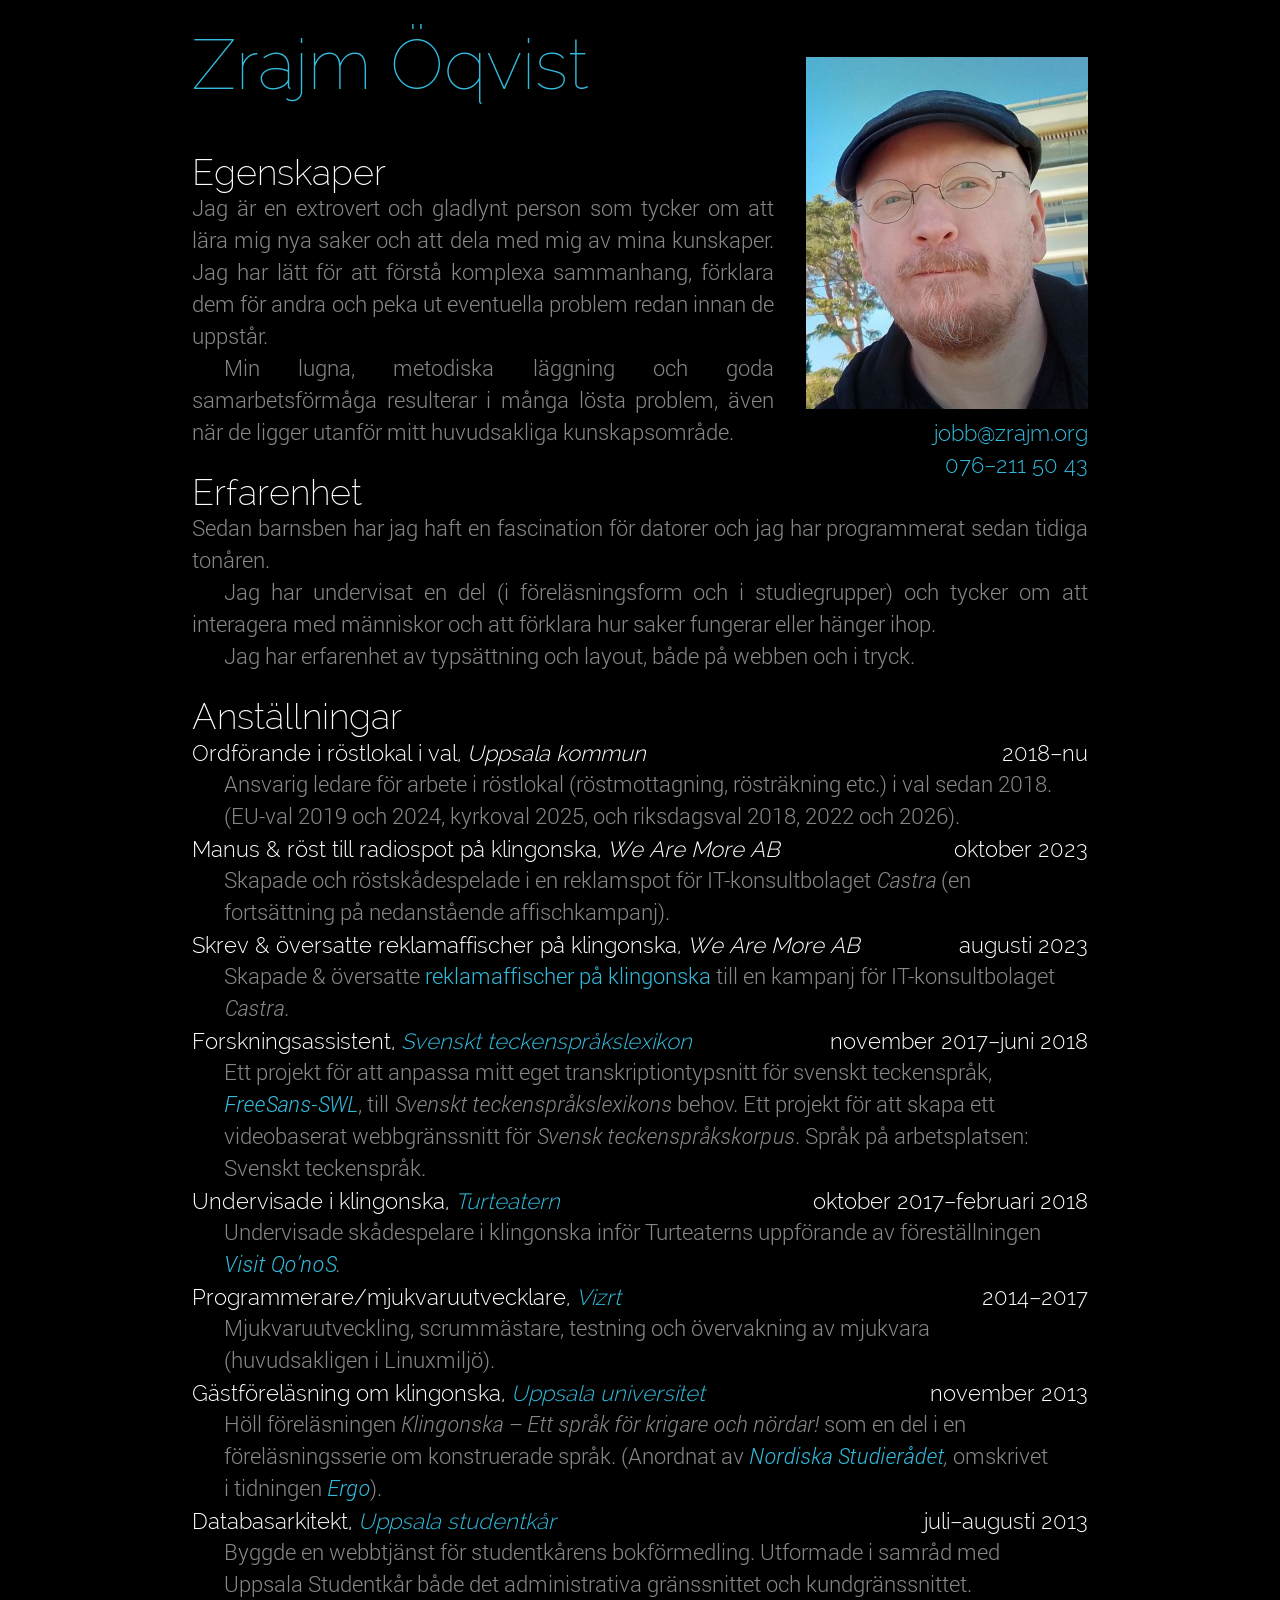
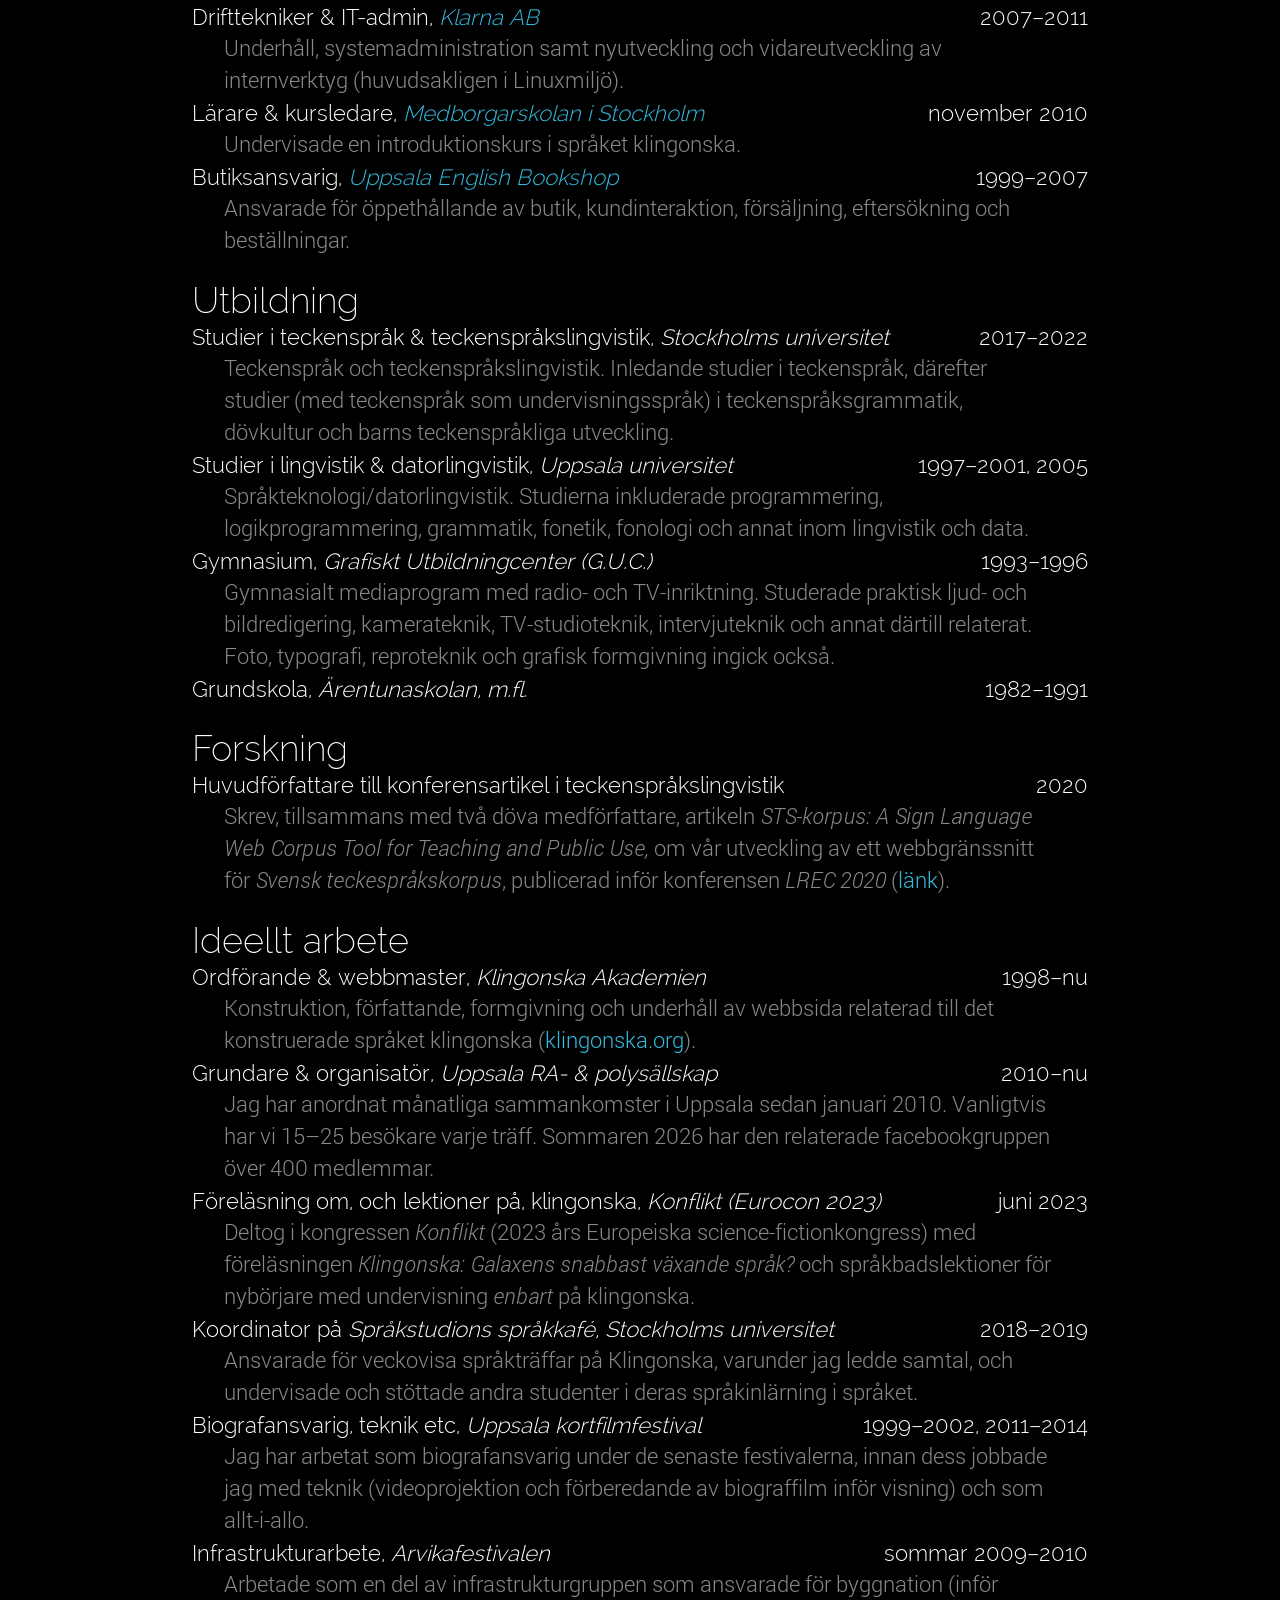
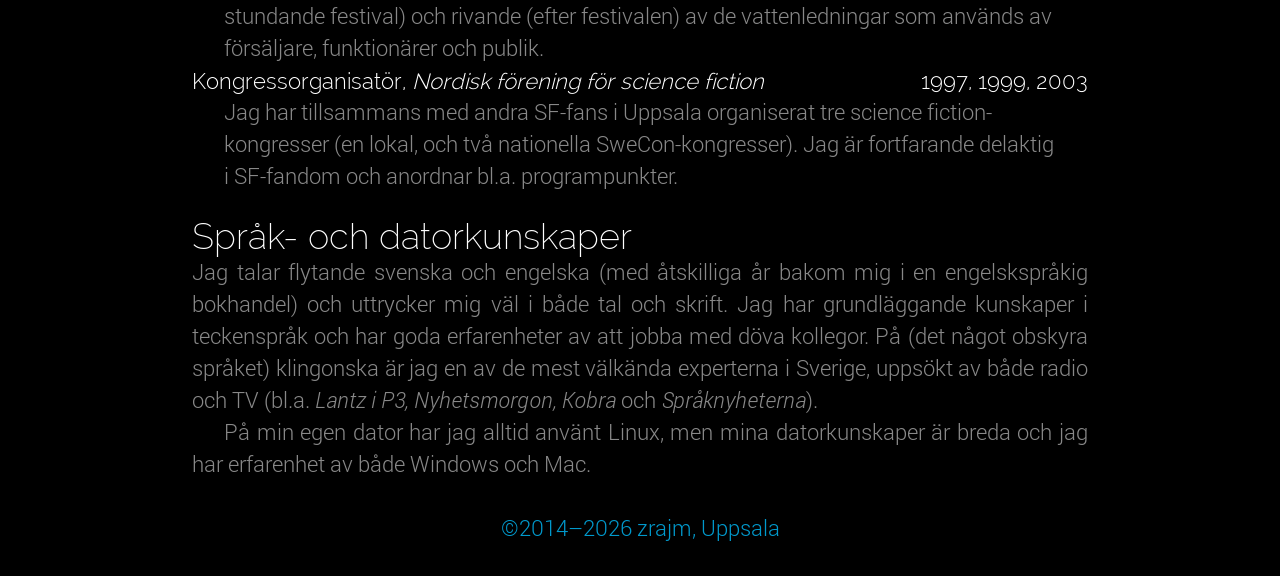
==== index.html @ 0e1ce7d2 "Removed physical address" ====
<!DOCTYPE HTML><!-- -*- ispell-dictionary: "swedish" -*- -->
<html lang=sv>
<meta charset=utf-8>
<link rel=stylesheet href="style.css">
<meta name=viewport content="width=device-width,initial-scale=1">
<meta
  name="description"
  content="Zrajm Öqvists CV: Mjukvaruutvecklare, föredragshållare,
           händig och social – en av Sveriges mest kända
           klingonskexperter, med erfarenhet av teckenspråk.">
<link rel=preload as=font crossorigin href="font/raleway-100-thin.woff2">
<link rel=preload as=font crossorigin href="font/raleway-200-extralight.woff2">
<link rel=preload as=font crossorigin href="font/raleway-300-light.woff2">
<link rel=preload as=font crossorigin href="font/roboto-light.woff2">
<!--link rel=preload as=font crossorigin href="font/raleway-400-normal.woff2"-->
<!--link rel=preload as=font crossorigin href="font/roboto-lightitalic.woff2"-->
<link rel=icon href="/favicon.svg" sizes=any>
<title>Zrajms CV</title>
<main>
  <figure class=me>
    <!-- Image height: 352px is line-height × 11 -->
    <img fetchpriority=high alt="Bild på Zrajm" width=282 height=352 src="zrajm-mini.jpg">
    <figcaption class=white>
      <a href="mailto:jobb@zrajm.org">jobb@zrajm.org</a>
      <br><a href="sms:+46762115043">076–211 50 43</a>
    </figcaption>
  </figure>
  <h1>Zrajm <wbr>Öqvist</h1>
  <section>
    <h2>Egenskaper</h2>
    <div class=hyphenate>
      <p>Jag är en extrovert och gladlynt person som tycker om att lära mig nya
        saker och att dela med mig av mina kunskaper. Jag har lätt för att
        förstå komplexa sammanhang, förklara dem för andra och peka ut
        eventuella problem redan innan de uppstår.

      <p>Min lugna, metodiska läggning och goda samarbetsförmåga resulterar i
        många lösta problem, även när de ligger utanför mitt huvudsakliga
        kunskapsområde.

      <p hidden>Jag är också bra på att konstruera saker.

      <p hidden>Jag är händig, tycker om att konstruera saker och arbeta med
        kroppen.
    </div>
  </section>

  <section>
    <h2>Erfarenhet</h2>
    <div class=hyphenate>
      <p>Sedan barnsben har jag haft en fascination för datorer och jag har
        programmerat sedan tidiga tonåren.

      <p>Jag har undervisat en del (i föreläsningsform och i studiegrupper) och
        tycker om att interagera med människor och att förklara hur saker
        fungerar eller hänger ihop.

      <p>Jag har erfarenhet av typsättning och layout, både på webben och i
        tryck.
    </div>
  </section>

  <section>
    <h2>Anställningar</h2>
    <dl>
      <dt><time>2018–nu</time> Ordförande i röstlokal i val, <i>Uppsala
          kommun</i>
      <dd class=hyphenate>Ansvarig ledare för arbete i röstlokal
        (röstmottagning, rösträkning etc.) i val sedan 2018. (EU-val 2019 och
        2024, kyrkoval 2025, och riksdagsval 2018, 2022 och 2026).

      <dt><time>oktober 2023</time> Manus & röst till radiospot på
        klingonska, <i>We Are More AB</i></dt>
      <dd class=hyphenate>Skapade och röstskådespelade i en reklamspot för
        IT-konsultbolaget <i>Castra</i> (en fortsättning på
        nedanstående <nobr>affisch</nobr>kampanj).</dd>

      <dt><time>augusti 2023</time> Skrev & översatte reklamaffischer på
        klingonska, <i>We Are More AB</i></dt>
      <dd class=hyphenate>Skapade &
        översatte <a href="https://www.adsoftheworld.com/campaigns/nerds-wanted">reklamaffischer
        på klingonska</a> till en kampanj för
        IT-konsultbolaget <i>Castra</i>.</dd>

      <dt><time>november 2017–juni 2018</time>
        Forskningsassistent, <i><a href="https://teckensprakslexikon.su.se/">Svenskt
        teckenspråkslexikon</a></i></dt>
      <dd class=hyphenate>Ett projekt för att anpassa mitt eget
        transkriptiontypsnitt för svenskt
        teckenspråk, <i><a href="https://zrajm.org/teckentranskription/freesans-swl.html">FreeSans-SWL</a></i>,
        till <i>Svenskt teckenspråkslexikons</i> behov. Ett projekt för att
        skapa ett videobaserat webbgränssnitt för <i>Svensk
        teckenspråkskorpus</i>. Språk på arbetsplatsen: Svenskt
        teckenspråk.</dd>

      <dt><time>oktober 2017–februari 2018</time> Undervisade i
        klingonska, <i><a href="https://turteatern.se/">Turteatern</a></i></dt>
      <dd class=hyphenate>Undervisade skådespelare i klingonska inför
        Turteaterns uppförande av
        föreställningen <i><a href="https://turteatern.se/visit-qonos/">Visit
        Qo’noS</a>.</i></dd>

      <dt><time><!--april-->2014–<!--april-->2017</time>
        Programmerare/mjukvaruutvecklare, <i><a href="https://www.vizrt.com/">Vizrt</a></i></dt>
      <dd class=hyphenate>Mjukvaruutveckling, scrummästare, testning och
        övervakning av mjukvara (huvudsakligen i Linuxmiljö).</dd>

      <dt><time>november 2013</time> Gästföreläsning om
        klingonska, <i><a href="https://uu.se">Uppsala universitet</a></i></dt>
      <dd class=hyphenate>Höll föreläsningen <i>Klingonska – Ett språk för
        krigare och nördar!</i> som en del i en föreläsningsserie om
        konstruerade språk. (Anordnat av
        <i><a href="https://www.uu.se/student/institution/nordiska-sprak/nordiska-studieradet">Nordiska
        Studierådet</a>,</i> omskrivet i
        tidningen <a href="https://web.archive.org/web/20131111081059/https://www.ergo.nu/nyheter/20131107-klingon-och-alviska-p%C3%A5-schemat">
        <i>Ergo</i></a>).

      <dt><time>juli–augusti 2013</time>
          Databasarkitekt, <i><a href="https://uppsalastudentkar.se">Uppsala
          studentkår</a></i></dt>
      <dd class=hyphenate>Byggde en webbtjänst för studentkårens
        bokförmedling. <!--(som tidigare bara funnits offline)--> Utformade i
        samråd med Uppsala Studentkår både det administrativa gränssnittet
        och kundgränssnittet.</dd>

      <dt><time><!--augusti-->2007–<!--september-->2011</time> Drifttekniker
          &amp; IT-admin, <i><a href="https://klarna.se/">Klarna
          AB</a></i></dt>
      <dd class=hyphenate>Underhåll, systemadministration samt nyutveckling
        och vidareutveckling av internverktyg (huvudsakligen i
        Linuxmiljö). <!-- Fokus på automatisering av (tidigare) manuella
        uppgifter.--></dd>

      <dt><time>november 2010</time> Lärare &
        kursledare, <i><a href="https://www.medborgarskolan.se/om-medborgarskolan/ortssidor/medborgarskolan-stockholm/">Medborgarskolan
        i Stockholm</a></i></dt>
      <dd class=hyphenate>Undervisade en introduktionskurs i språket
        klingonska.</dd>

      <dt><time>1999–2007</time>
          Butiksansvarig, <i><a href="https://bookshop.se/uppsala/">Uppsala
          English Bookshop</a></i></dt>
      <dd class=hyphenate>Ansvarade för öppethållande av butik,
        kundinteraktion, försäljning, eftersökning och beställningar.</dd>
    </dl>

    <section>
      <h2>Utbildning</h2>
      <dl>
        <dt><time><!--HT-->2017–<!--VT-->2022</time> Studier i teckenspråk &
          teckenspråkslingvistik, <i>Stockholms universitet</i></dt>
        <dd class=hyphenate>Teckenspråk och teckenspråkslingvistik. Inledande
          studier i teckenspråk, därefter studier (med teckenspråk som
          undervisningsspråk) i teckenspråksgrammatik, dövkultur och barns
          teckenspråkliga utveckling.</dd>

        <dt><time>1997–2001, 2005</time> Studier i lingvistik &
          datorlingvistik, <i>Uppsala universitet</i></dt>
        <dd class=hyphenate>Språkteknologi/datorlingvistik. Studierna
          inkluderade programmering, logikprogrammering, grammatik, fonetik,
          fonologi och annat inom lingvistik och data.

        <dd hidden>
          <dl>
            <dt><time>HT 1999–HT 2000</time> Språkteknologi /
              datorlingvistik</dt>
            <dd class=hyphenate>Studier inom datorlingvistik. Studerade
              programmering, logikprogrammering, grammatik, fonetik, fonologi
              samt flera andra ämnen inom ämnesfälten lingvistik och data.
              <dt><time>HT 2005</time> ”Människa-datorinteraktion”, 7.5hp
              <dt><time>VT 2001</time> ”Talteknologi”, 7.5hp
              <dt><time>sommar 2000</time> ”Rekursion, duplicering och reproducering”, 7.5hp
              <dt><time>VT 2000</time> ”Logikprogrammering I”, 7.5hp
              <dt><time>VT 2000</time> ”Grammatik”, 7.5hp
              <dt><time>VT 2000</time> ”Morfologi”, 7.5hp
              <dt><time>HT 1999</time> ”Introduktionskurs i språkteknologi”, 7.5hp
              <dt><time>HT 1999</time> ”Logik”, 7.5hp
              <dt><time>HT 1999</time> ”Grundläggande databehandling”, 7.5hp
              <dt><time>VT 1999</time> ”Intoduktionskurs i lingvistik”, 7.5hp
              <dt><time>HT 1998</time> ”Datorer och Programmering TDB1”, 7.5hp
              <dt><time>VT 1997</time> ”Runkunskap”, 7.5hp
          </dl>
          <dt><time>1993–1996</time> Gymnasium, <i>Grafiskt
            Utbildningcenter <nobr>(G.U.C.)</nobr></i>
          <dd class=hyphenate>Gymnasialt mediaprogram med radio- och
            TV-inriktning. Studerade praktisk ljud- och bildredigering,
            kamerateknik, TV-studioteknik, intervjuteknik och annat därtill
            relaterat. Foto, typografi, reproteknik och grafisk formgivning
            ingick också.

          <dt><time>1982–1991</time>
            Grundskola, <i>Ärentunaskolan, <nobr>m.fl.</nobr></i>
      </dl>
    </section>

    <section>
      <h2>Forskning</h2>
      <dl>
        <dt><time><!--16 May-->2020</time>Huvudförfattare till
          konferensartikel i teckenspråkslingvistik</dt>
        <dd class=hyphenate>Skrev, tillsammans med två döva medförfattare,
          artikeln <i>STS-korpus: A Sign Language Web Corpus Tool for Teaching
          and Public Use,</i> om vår utveckling av ett webbgränssnitt
          för <i>Svensk teckespråkskorpus</i>, publicerad inför konferensen
          <i>LREC 2020</i>
          (<a href="https://www.sign-lang.uni-hamburg.de/lrec/pub/20014.html">länk</a>).
      </dl>
    </section>

    <section>
      <h2>Ideellt arbete</h2>
      <p hidden>Mitt ideella arbete har mestadels varit av praktisk natur då
        denna sida av mig sällan fått utlopp i mitt dagligdags arbete.
      <dl>
        <dt><time>1998–nu</time> Ordförande &amp; webbmaster, <i>Klingonska
          Akademien</i></dt>
        <dd class=hyphenate>Konstruktion, författande, formgivning och
          underhåll av webbsida relaterad till det konstruerade språket
          klingonska
          (<a href="http://klingonska.org/">klingonska.org</a>).</dd>

        <dt><time>2010–nu</time> Grundare &amp; organisatör, <i>Uppsala RA- &
          polysällskap</i>
        <dd class=hyphenate>Jag har anordnat månatliga sammankomster i
          Uppsala sedan januari 2010. Vanligtvis har vi <nobr>15–25</nobr>
          besökare varje träff. Sommaren 2026 har den relaterade
          face&shy;book&shy;grup&shy;pen över 400 medlemmar. <!-- Omnämnd i
          UNT 2010-03-20.
          (<a href="http://zrajm.org/poly/">zrajm.org/poly</a>,
          <a href="https://www.facebook.com/groups/uppsalapoly/">facebook.com/groups/uppsalapoly</a>)</dd>
          -->

        <dt><time><!--8–11--> juni 2023</time> Föreläsning om, och lektioner
          på, klingonska, <i>Konflikt (Eurocon 2023)<!--Sal XI,
          Universitetshuset, Uppsala universitet--></i><!--8-11 juni 2023
          (torsdag–söndag)--></dt>
        <dd class=hyphenate>
          Deltog i kongressen <i>Konflikt</i> (2023 års Europeiska
          science-fictionkongress) med föreläsningen <i>Klingonska: Galaxens
          snabbast växande språk?</i> <!-- Beskrivet i programboken som:
          ”Klingonska är ett av världens mest kända konstruerade språk. Hur kom
          språket till? Vem är det som talar det (utanför Star Trek)? Hur
          skiljer det sig från andra konstruerade språk, som till exempel
          esperanto? Här får du veta mer om språkets historia, dess talare,
          dess knasigheter och struktur. Och så förstås svaret på frågan om
          huruvida det verkligen är galaxens snabbast växande språk.”--> och
          språkbadslektioner för nybörjare med undervisning <i>enbart</i> på
          klingonska. <!--I programboken som ”<b>nuqneH!</b> Klingon
          workshop.</i> […] Learn your first words and phrases in the Klingon
          language! The whole lesson is held in Klingon and suitable for
          complete beginners. Small group, signup required at the registration
          desk. Lär dig de första grunderna i klingonernas språk. Hela
          lektionen hålls på klingonska.” (Hölls 4 ggr.) -->
          <!--https://eurocon2023.wordpress.com/programme/-->
        </dd>

        <dt><time><!--september-->2018–<!--juni-->2019</time> Koordinator
          på <i>Språkstudions språkkafé, Stockholms universitet</i></dt>
        <dd class=hyphenate>Ansvarade för veckovisa språkträffar på
          Klingonska, varunder jag ledde samtal, och undervisade och stöttade
          andra studenter i deras språkinlärning i språket.
        </dd>

        <dt><time>1999–2002, 2011–2014<!--??--></time> Biografansvarig, teknik
          etc, <i>Uppsala kortfilmfestival</i></dt>
        <dd class=hyphenate>Jag har arbetat som biografansvarig under de
          senaste festivalerna, innan dess jobbade jag med teknik
          (videoprojektion och förberedande av biograffilm inför visning) och
          som allt-i-allo. <!-- Jag har också arbetat ideellt under fyra av
          Uppsalas kortfilmsfestivaler (1999–2002) till en början med enklare
          tekniska sysslor och som allt-i-allo, men de senare åren som
          ansvarig för ett par av de olika biografsalongerna med tillhörande
          försäljning och personal.--></dd>
        <dd hidden class=hyphenate>
          <dl>
            <dt><time>2011—nu</time> Biografansvarig etc., <i>Uppsala
              Kortfilmfestival</i></dt>
            <dd class=hyphenate>Återupptagit min delaktighet i Uppsala
              kortfilmfestival, ansvarat för biograf och
              biljettförsäljning.</dd>
            <dt><time>1999—2002</time> Biografansvarig etc., <i>Uppsala
              Kortfilmfestival</i></dt>
            <dd class=hyphenate>Ideellt arbete på Uppsala kortfilmfestival,
              har arbetat med så väl teknik (förberedande av biofilm inför
              visning, samt videoprojektion) såsom administrativa uppgifter
              (biografansvarig, biljettförsäljning <nobr>m.m.).</nobr></dd>
          </dl>
        </dd>

        <dt><time>sommar 2009–2010</time>
          Infrastrukturarbete, <i>Arvikafestivalen</i></dt>
        <dd class=hyphenate><!--Installation av vattenledningar. Jag tog
          ledigt från mitt IT-jobb under flera somrar för att få utlopp för
          önskan om att arbeta praktiskt.--> Arbetade som en del av
          infrastrukturgruppen som ansvarade för byggnation (inför stundande
          festival) och rivande (efter festivalen) av de vattenledningar som
          används av försäljare, funktionärer och publik.</dd>

        <dt><time>1997, 1999, 2003</time> Kongressorganisatör, <i>Nordisk
            förening för science fiction</i></dt>

        <dd class=hyphenate>Jag har tillsammans med andra SF-fans i Uppsala
          organiserat tre science fiction-kongresser (en lokal, <!-- ”Konfekt”
          i oktober 1997,--> och två nationella
          SweCon-kongresser). <!--i oktober 1999 och augusti 2003)--> Jag är
          fortfarande delaktig i SF-fandom och anordnar <nobr>bl.a.</nobr>
          programpunkter<!--(jag höll bl.a. en workshop under SweCon
          2013)-->.</dd>

        <dt hidden><time>sommar 1994–1997</time> Dräng, <i>Stiftsgården i
          Rättvik</i></dt>
        <dd hidden class=hyphenate><!--Praktiskt arbete i form av--> Underhåll,
          trädgårdsskötsel och andra grovsysslor av varierande slag
          (reparationsarbeten, avloppsrensning, nybyggnation av uthus, lekpark
          etc.)
          <dl hidden>
            <dt><time>juli 1994</time> Dräng i Rättvik
            <dt><time>juni 1995</time> Köksdräng i Rättvik
            <dt><time>juni 1996</time> Dräng i Rättvik
            <dt><time>juni 1997</time> Dräng i Rättvik
          </dl>
      </dl>
    </section>

    <section>
      <h2>Språk- och datorkunskaper</h2>

      <p>Jag talar flytande svenska och engelska (med åtskilliga år bakom mig
        i en engelskspråkig bokhandel) och uttrycker mig väl i både tal och
        skrift. Jag har grundläggande kunskaper i teckenspråk och har goda
        erfarenheter av att jobba med döva kollegor. På (det något obskyra
        språket) klingonska är jag en av de mest välkända experterna i
        Sverige, uppsökt av både radio och TV (<nobr>bl.a.</nobr> <i>Lantz i
        P3, Nyhetsmorgon, Kobra</i> och <i>Språknyheterna</i>).

      <p>På min egen dator har jag alltid använt Linux, <!-- (sedan mer än
        femton år tillbaka)--> men mina datorkunskaper är breda och jag har
        erfarenhet av både Windows och Mac. <!--Programmerat har jag gjort
        sedan tidiga tonåren, Shellskript och Perl är vardagsmat för mig,
        liksom HTML, CSS och Javascript, men får jag bara ställa om
        tangentbordslayouten till Dvorak så behärskar jag av det mesta.-->
    </section>
</main>
<footer>©2014–2026 zrajm, Uppsala</footer>
<script>/\bDEBUG\b/.exec(location)
  && document.documentElement.classList.add('DEBUG')</script>
</html>
---- style.css ----
/* https://fonts.google.com/Raleway */
@font-face {
 font-family: 'Raleway';
  src: local('Raleway Thin'), local('Raleway-Thin'), url(font/raleway-100-thin.woff2);
  font-style: normal; font-weight: 100; font-display: swap;
}
@font-face {
  font-family: 'Raleway';
  src: local('Raleway ExtraLight'), local('Raleway-ExtraLight'), url(font/raleway-200-extralight.woff2);
  font-style: normal; font-weight: 200; font-display: swap;
}
@font-face {
  font-family: 'Raleway';
  src: local('Raleway Light'), local('Raleway-Light'), url(font/raleway-300-light.woff2);
  font-style: normal; font-weight: 300; font-display: swap;
}
@font-face {
  font-family: 'Raleway';
  src: local('Raleway'), url(font/raleway-400-normal.woff2);
  font-style: normal; font-weight: 400; font-display: swap;
}
/* https://fonts.google.com/specimen/Roboto */
@font-face {
  font-family: 'Roboto';
  src: local('Roboto Light'), local('Roboto-Light'), url(font/roboto-light.woff2);
  font-style: normal; font-weight: 300; font-display: swap;
}
@font-face {
  font-family: 'Roboto';
  src: local('Roboto Light Italic'), local('Roboto-LightItalic'), url(font/roboto-lightitalic.woff2);
  font-style: italic; font-weight: 300; font-display: swap;
}
/* CSS reset */
html { box-sizing: border-box }
*, :before, :after { box-sizing: inherit; padding: 0; margin: 0; text-indent: 0 }
/** Page style **/
html {
    background: #000;
    &.DEBUG {
        background:
            repeating-linear-gradient(#808e 0 1px, #0000 1px 32px) 0 24px,
            #000;
    }
    color: #888;
    font: 300 22px/32px 'Roboto';
}
body { padding: 0 16px }          /* 0.5 line-height */
main {
    margin: 0 auto;
    max-width: 896px;             /* 30 line-height (30-35em is ideal; ~60char) */
    text-align: justify;
}
h1, h2 {
    text-align: left;
    width: fit-content;
}
.white, dt, h2 { color: #fff }
.bright, a, b, h1 { color: #3BD }
.muted, a:active, a:visited, footer { color: #09C }
.hyphenate { hyphens: auto }
h1 {
    position: relative; top: 16px;
    font: 100 70px/96px 'Raleway';  /* 96px = 32 x 3 */
    margin-bottom: 32px; /* 32 */
}
h2 {
    position: relative; top: 12px;
    font: 200 36px/64px 'Raleway';  /* 64px = 32 x 2 */
}
p + p { text-indent: 32px }       /* 32 */
dt {
    position: relative; top: 1px;
    font-family: 'Raleway';
    text-align: left;
}
dd {
    margin: 0 32px;
    text-align: left;
}
time {
    float: right;
    padding-left: 32px;           /* line-height */
}
b { font-weight: inherit }
a { text-decoration: none }
a:hover { text-decoration: underline }
figure.me {
    float: right;
    margin: 64px 0 32px 32px;
    max-width: 100%;
    & img {
        position: relative; top: -7px;
        /* Image height is set to 352 (11 × line-height) in the HTML. */
        max-width: 100%;
        display: block;
        height: auto; /* keep image aspect when scaling down */
    }
    & figcaption {
        position: relative; top: 1px;
        font-family: 'Raleway';
        text-align: right;
    }
}
footer {
    margin: 32px;                 /* 32 */
    text-align: center;
}
/** Print style **/
@media print {
    @page { margin: 25mm 25mm 25mm 25mm }
    * { background: #0000 !important; color: #000 !important }
    html {
        font-size: 11pt;          /* font-size */
        line-height: 16pt;        /* line-height */
        &.DEBUG {
            background:
                repeating-linear-gradient(#888 0 1pt, #0000 1pt 16pt) 0 4pt
                !important;
        }
    }
    main { max-width: none }
    h1, h2, dt {
        break-after: avoid;
        page-break-inside: avoid;
        page-break-after: avoid;
    }
    dd {
        page-break-before: avoid;
        text-align: justify;
    }
    h1 {
        font-size: 24pt;
        font-weight: 200;         /* +100 boldness */
        line-height: 48pt;        /* 3 line-height */
        top: 20.5pt;
    }
    h2 {
        top: 7pt;
        font-size: 16pt;
        font-weight: 300;         /* +100 boldness */
        line-height: 32pt;        /* 2 line-height */
    }
    p + p { text-indent: 16pt }   /* line-height */
    dt { font-weight: 400 }       /* +100 boldness */
    dd { margin: 0 16pt }         /* 0 / line-height */
    time { padding-left: 24pt }   /* line-height */
    figure.me {
        font-weight: 400;
        margin: 48pt 0 24pt 24pt; /*  2×line-height / 0 / line-height / line-height */
        & img {
            width: calc(32px * 8 * (4 / 5)); /* image HEIGHT: 8 × line-height */
        }
        & figcaption { position: relative; top: -8pt }
        & figcaption div { margin: 8pt 0 }  /* 0.5 line-height */
    }
}
/*EOF*/
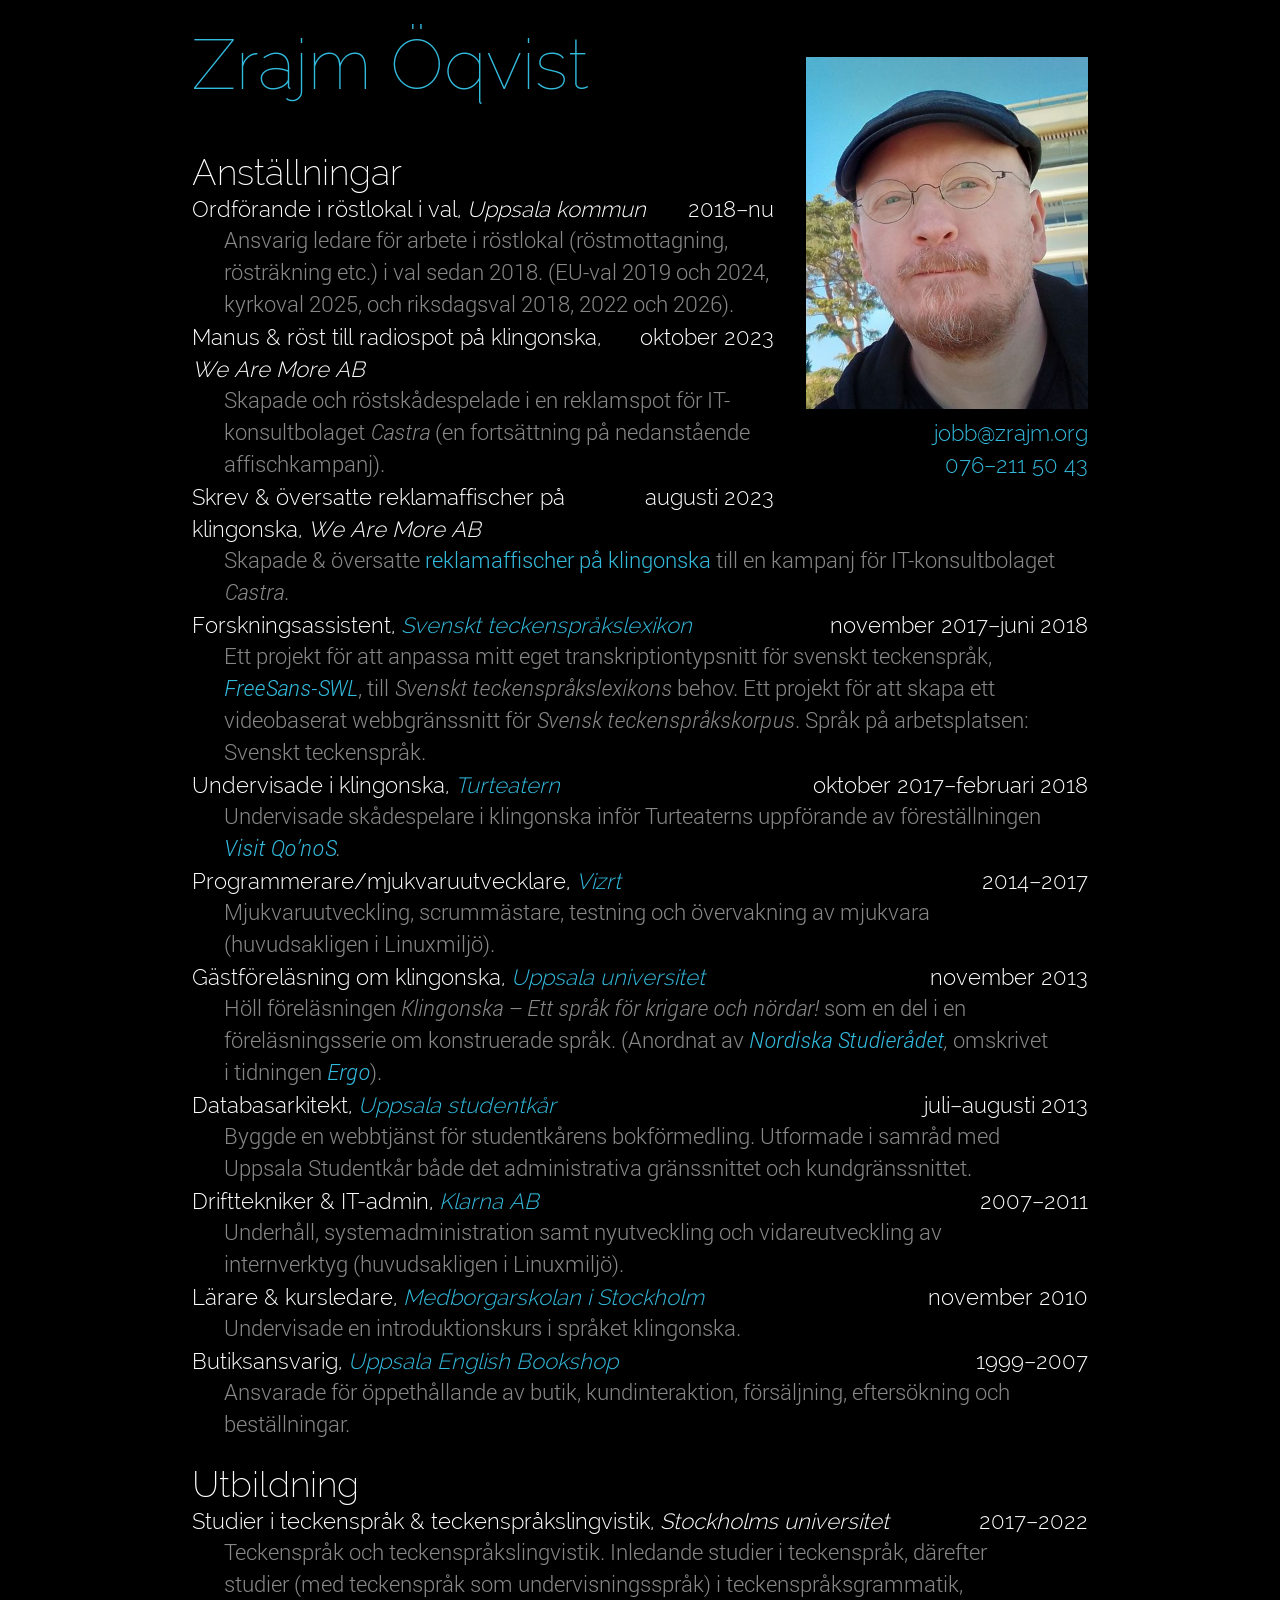
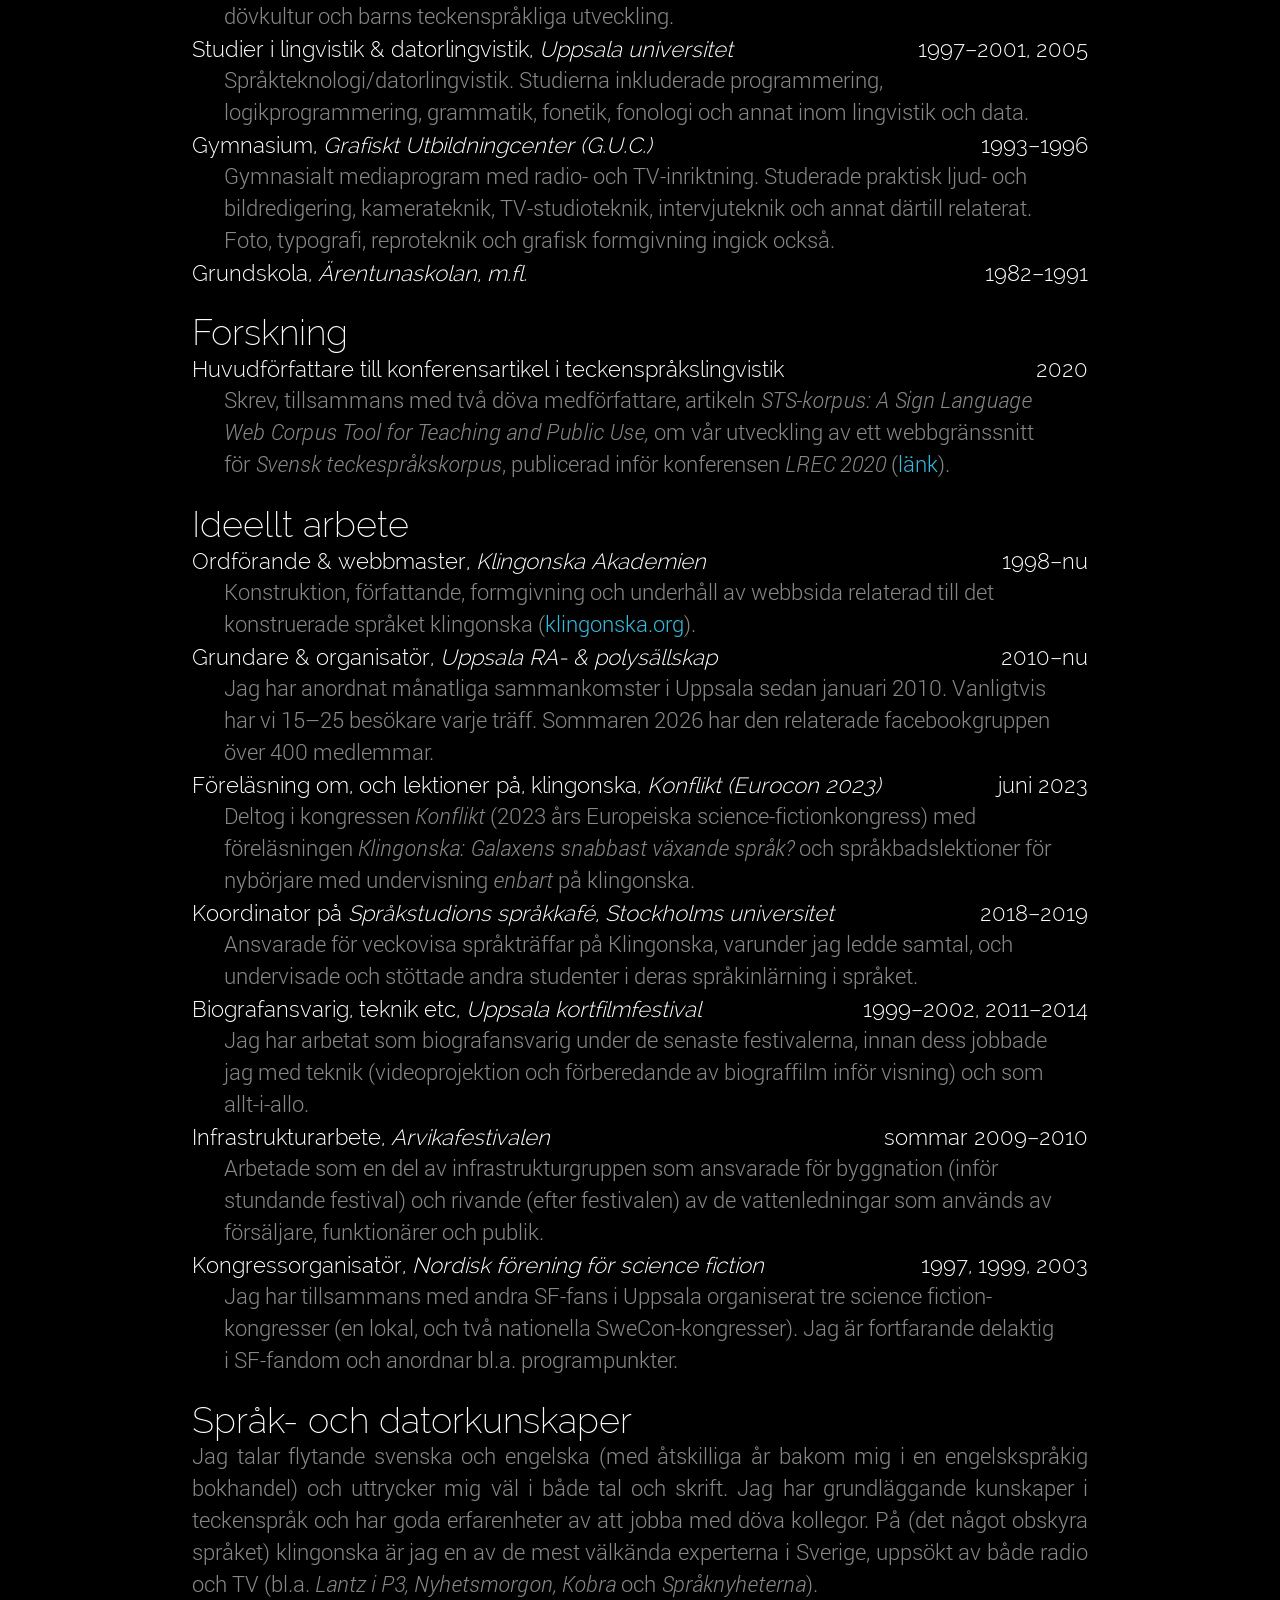
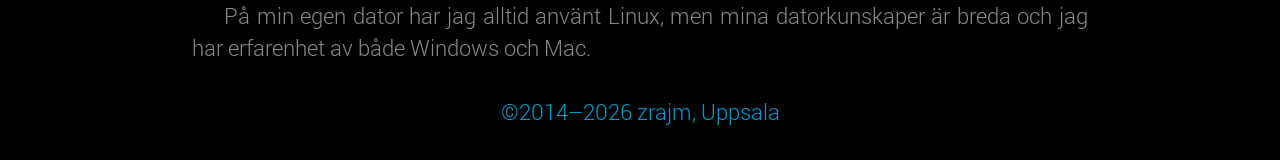
==== commit 04ce6212: "Removed introductory text" ====
--- a/index.html
+++ b/index.html
@@ -26,7 +26,7 @@
     </figcaption>
   </figure>
   <h1>Zrajm <wbr>Öqvist</h1>
-  <section>
+  <section hidden>
     <h2>Egenskaper</h2>
     <div class=hyphenate>
       <p>Jag är en extrovert och gladlynt person som tycker om att lära mig nya
@@ -45,7 +45,7 @@
     </div>
   </section>
 
-  <section>
+  <section hidden>
     <h2>Erfarenhet</h2>
     <div class=hyphenate>
       <p>Sedan barnsben har jag haft en fascination för datorer och jag har
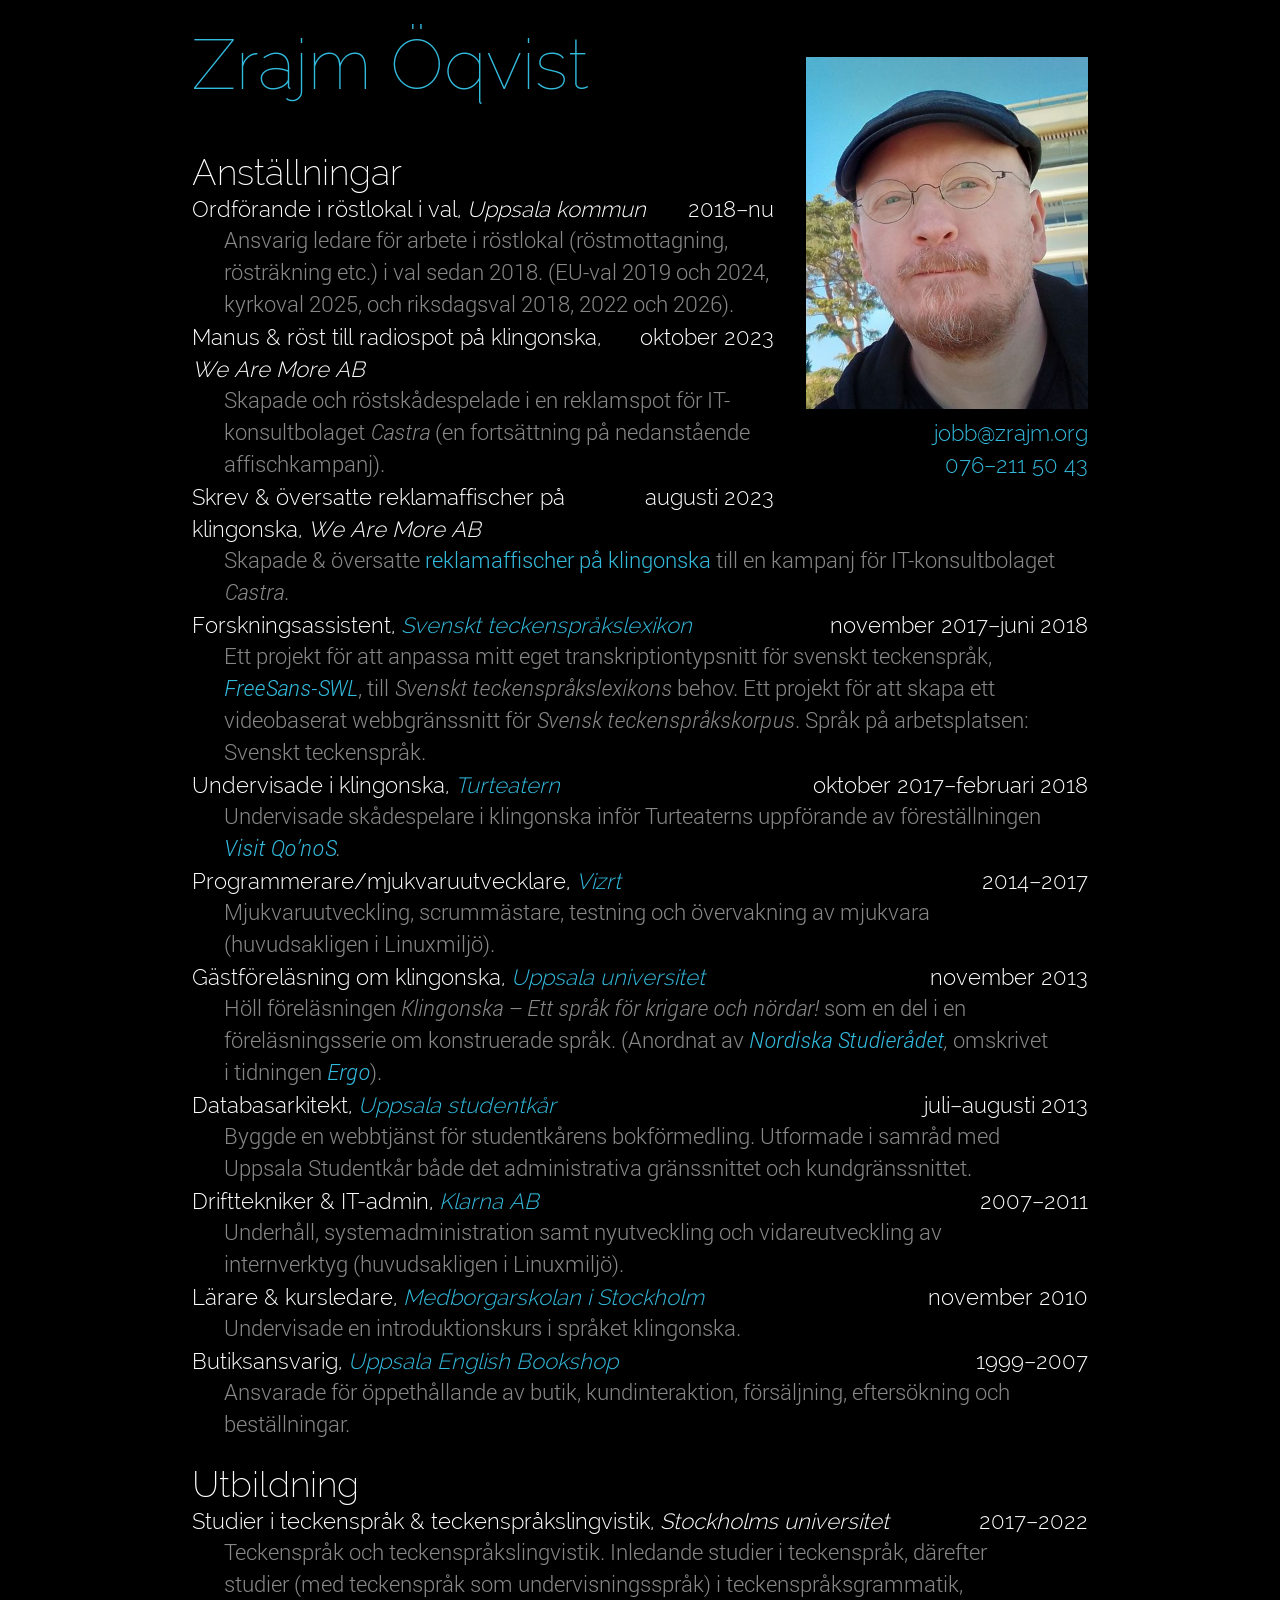
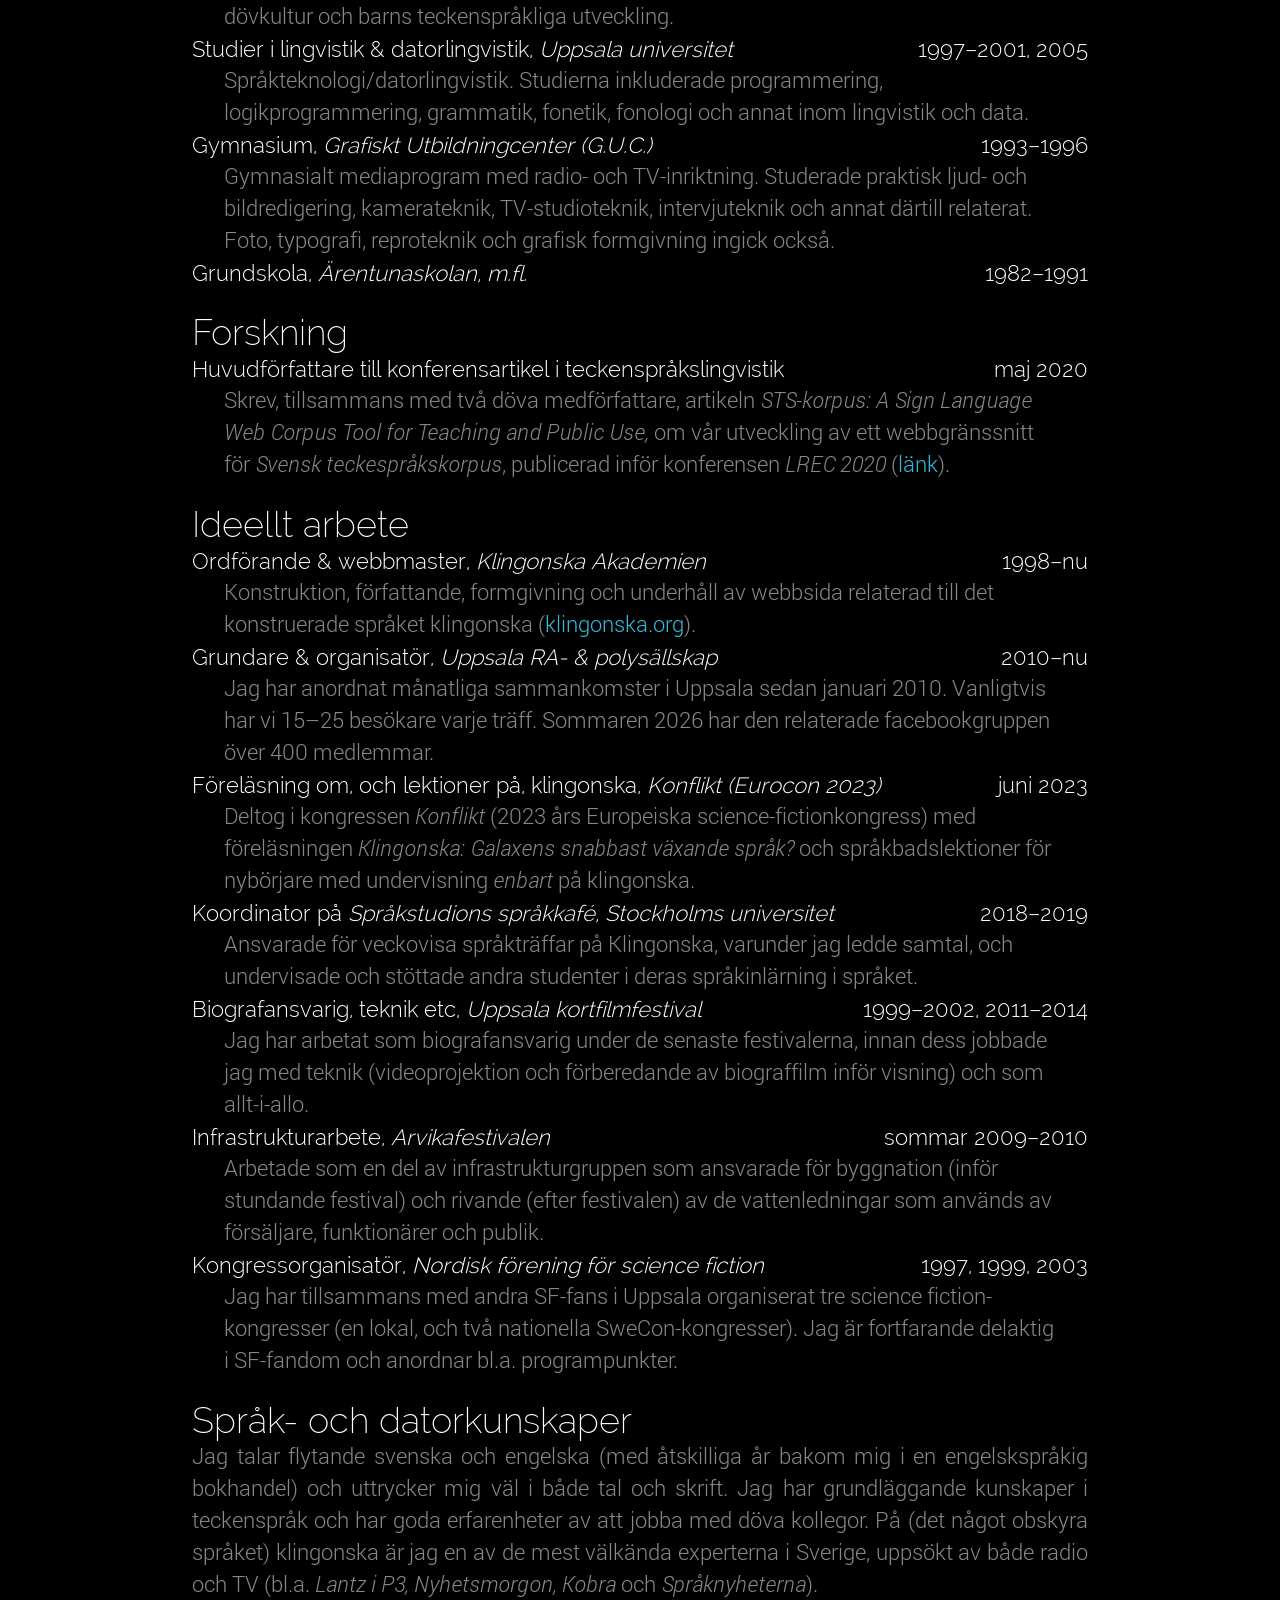
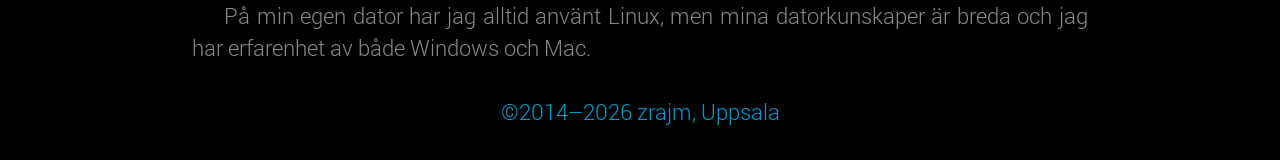
==== commit caadcd43: "Added month for publication of article" ====
--- a/index.html
+++ b/index.html
@@ -196,7 +196,7 @@
     <section>
       <h2>Forskning</h2>
       <dl>
-        <dt><time><!--16 May-->2020</time>Huvudförfattare till
+        <dt><time><!--16-->maj 2020</time>Huvudförfattare till
           konferensartikel i teckenspråkslingvistik</dt>
         <dd class=hyphenate>Skrev, tillsammans med två döva medförfattare,
           artikeln <i>STS-korpus: A Sign Language Web Corpus Tool for Teaching
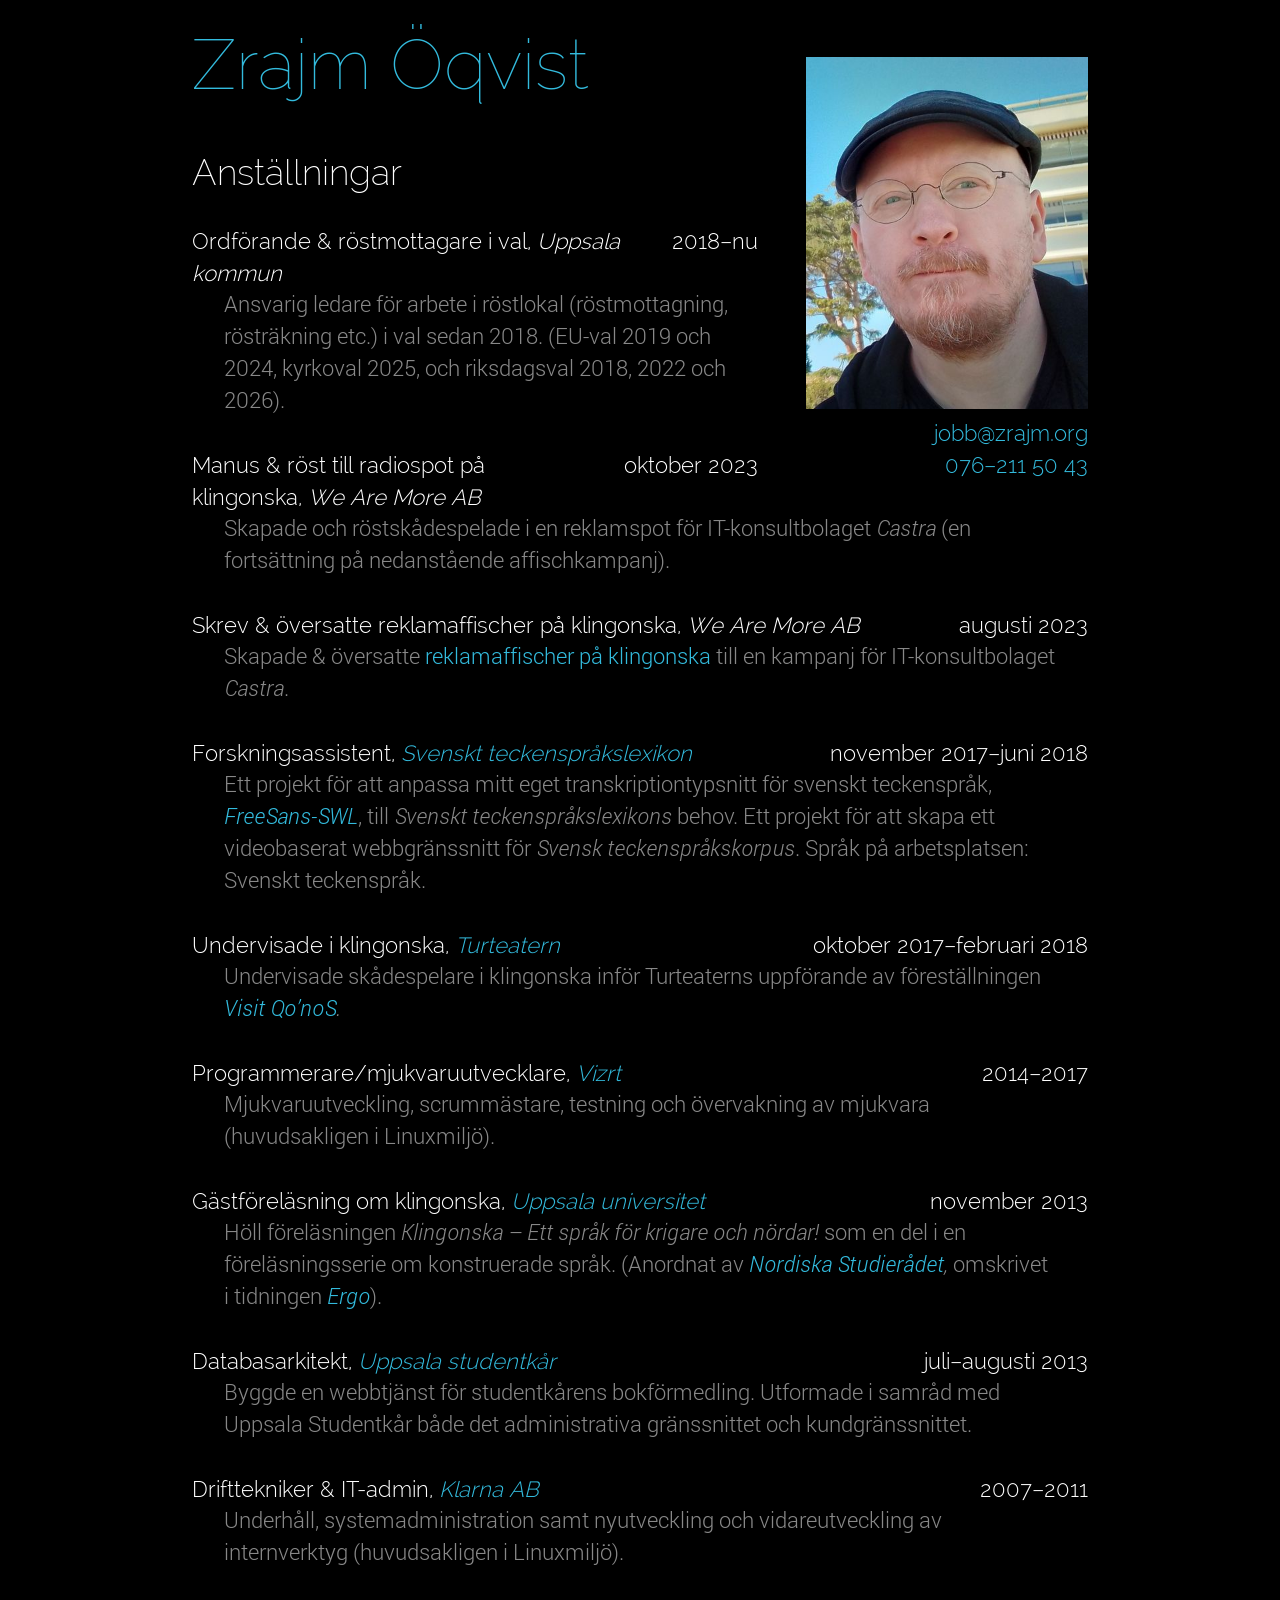
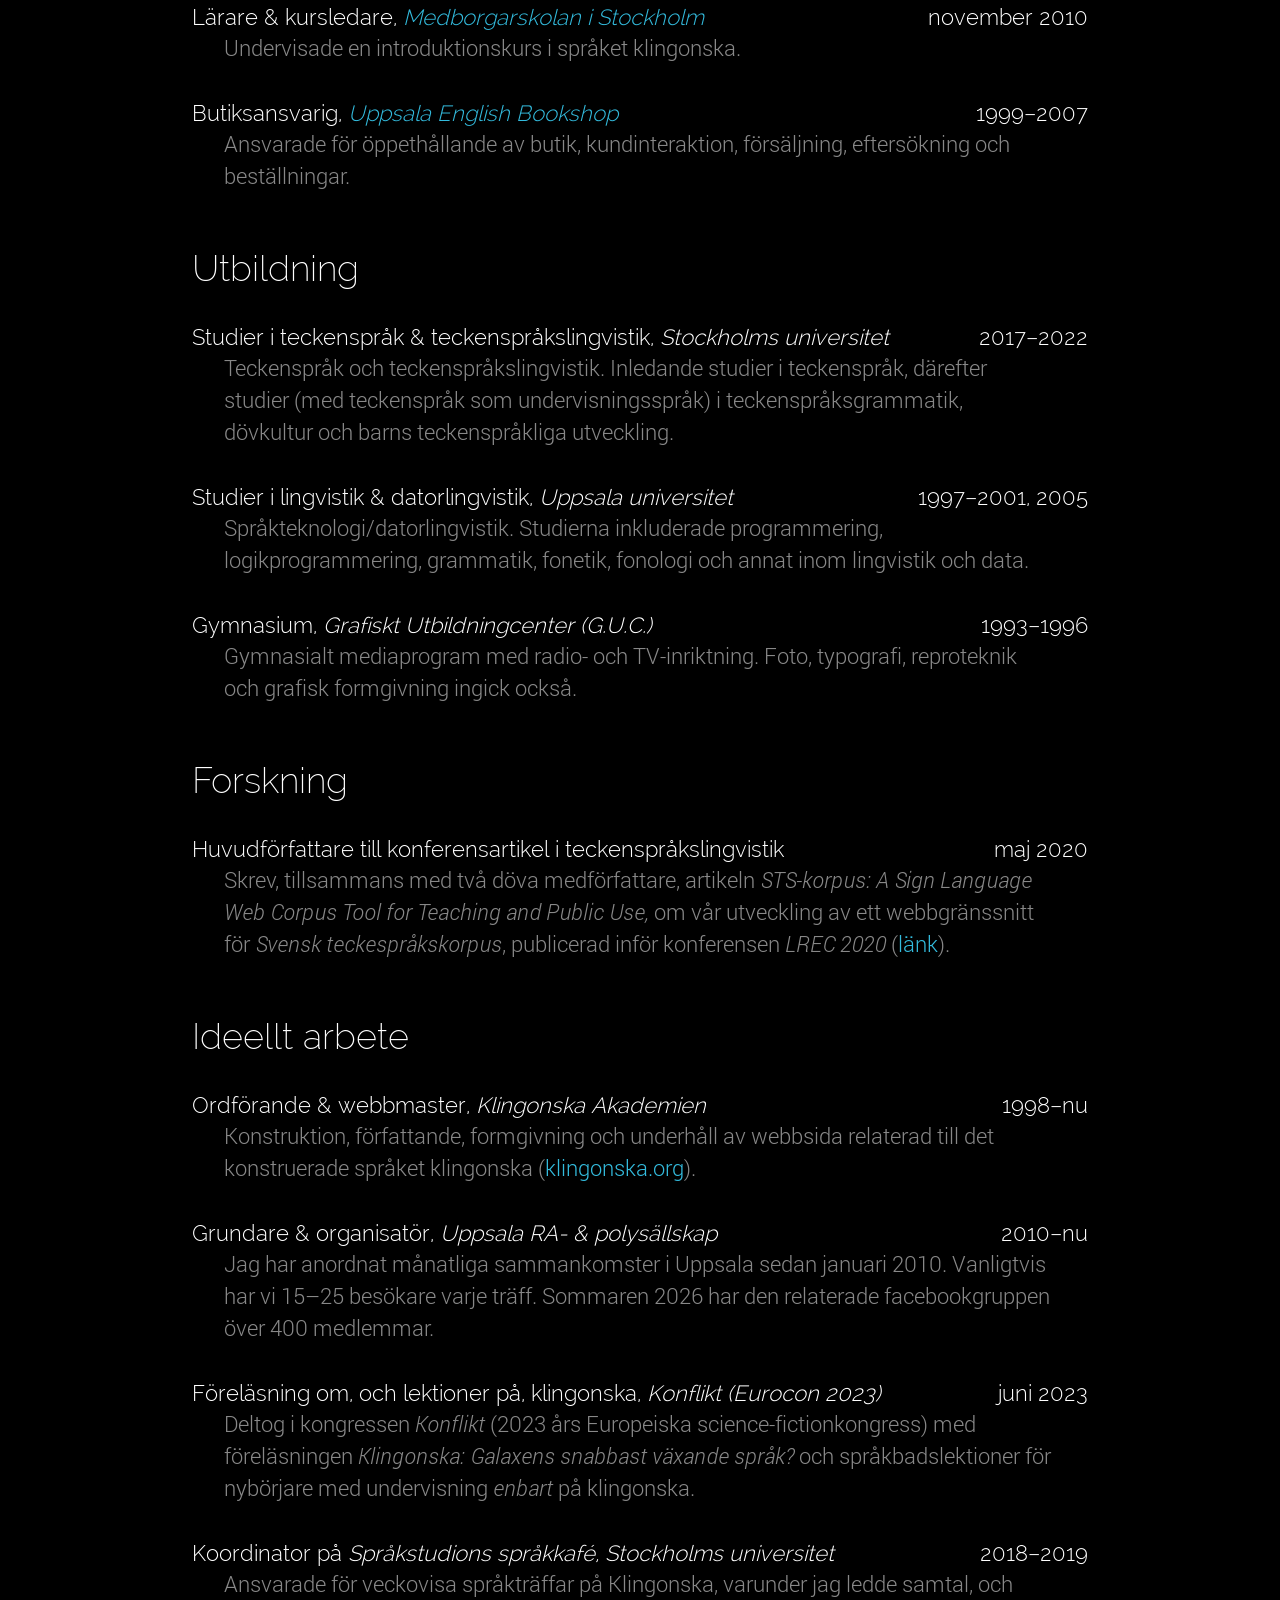
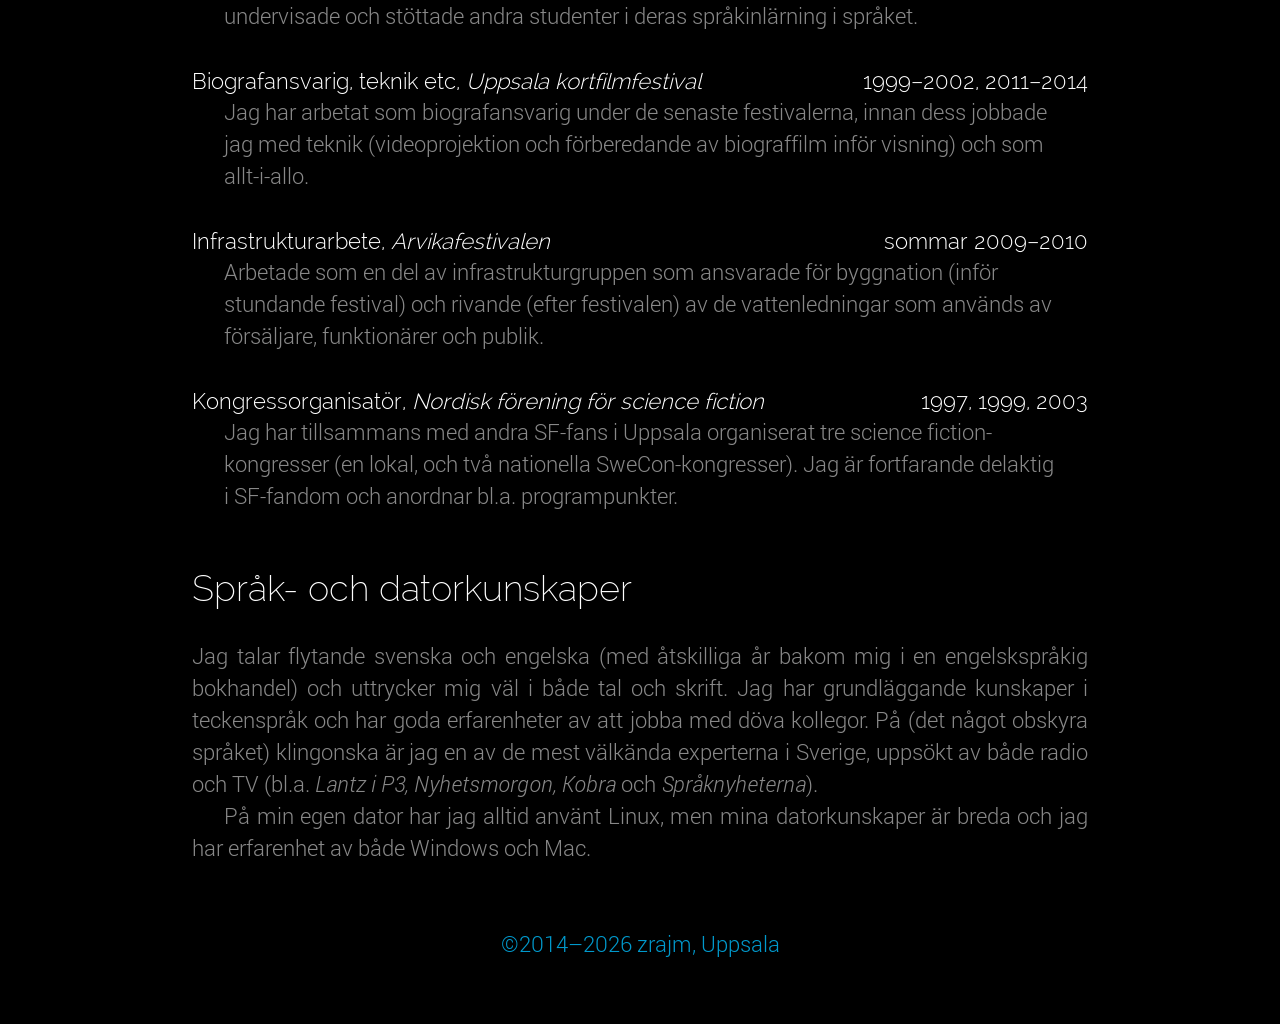
==== commit 600e0543: "Removed very early education" ====
--- a/index.html
+++ b/index.html
@@ -63,7 +63,7 @@
   <section>
     <h2>Anställningar</h2>
     <dl>
-      <dt><time>2018–nu</time> Ordförande i röstlokal i val, <i>Uppsala
+      <dt><time>2018–nu</time> Ordförande & röstmottagare i val, <i>Uppsala
           kommun</i>
       <dd class=hyphenate>Ansvarig ledare för arbete i röstlokal
         (röstmottagning, rösträkning etc.) i val sedan 2018. (EU-val 2019 och
@@ -183,12 +183,12 @@
           <dt><time>1993–1996</time> Gymnasium, <i>Grafiskt
             Utbildningcenter <nobr>(G.U.C.)</nobr></i>
           <dd class=hyphenate>Gymnasialt mediaprogram med radio- och
-            TV-inriktning. Studerade praktisk ljud- och bildredigering,
+            TV-inriktning. <!--Studerade praktisk ljud- och bildredigering,
             kamerateknik, TV-studioteknik, intervjuteknik och annat därtill
-            relaterat. Foto, typografi, reproteknik och grafisk formgivning
+            relaterat.--> Foto, typografi, reproteknik och grafisk formgivning
             ingick också.
 
-          <dt><time>1982–1991</time>
+          <dt hidden><time>1982–1991</time>
             Grundskola, <i>Ärentunaskolan, <nobr>m.fl.</nobr></i>
       </dl>
     </section>
--- a/style.css
+++ b/style.css
@@ -66,6 +66,7 @@
 h2 {
     position: relative; top: 12px;
     font: 200 36px/64px 'Raleway';  /* 64px = 32 x 2 */
+    margin: 32px 0;                 /* line-height */
 }
 p + p { text-indent: 32px }       /* 32 */
 dt {
@@ -77,6 +78,7 @@
     margin: 0 32px;
     text-align: left;
 }
+dt { margin-top: 32px; }          /* line-height */
 time {
     float: right;
     padding-left: 32px;           /* line-height */
@@ -86,7 +88,7 @@
 a:hover { text-decoration: underline }
 figure.me {
     float: right;
-    margin: 64px 0 32px 32px;
+    margin: 64px 0 32px 48px;
     max-width: 100%;
     & img {
         position: relative; top: -7px;
@@ -102,7 +104,7 @@
     }
 }
 footer {
-    margin: 32px;                 /* 32 */
+    margin: 64px;                 /* 2 × 32px */
     text-align: center;
 }
 /** Print style **/
@@ -114,7 +116,7 @@
         line-height: 16pt;        /* line-height */
         &.DEBUG {
             background:
-                repeating-linear-gradient(#888 0 1pt, #0000 1pt 16pt) 0 4pt
+                repeating-linear-gradient(#888 0 1pt, #0000 1pt 16pt) 0 3.75pt
                 !important;
         }
     }
@@ -139,19 +141,25 @@
         font-size: 16pt;
         font-weight: 300;         /* +100 boldness */
         line-height: 32pt;        /* 2 line-height */
+        margin: 16pt 0;           /* line-height */
     }
     p + p { text-indent: 16pt }   /* line-height */
-    dt { font-weight: 400 }       /* +100 boldness */
+    dt {
+        font-weight: 400;         /* +100 boldness */
+        margin-top: 16pt;         /* line-height */
+    }
     dd { margin: 0 16pt }         /* 0 / line-height */
     time { padding-left: 24pt }   /* line-height */
     figure.me {
         font-weight: 400;
         margin: 48pt 0 24pt 24pt; /*  2×line-height / 0 / line-height / line-height */
         & img {
+            top: -11pt;
             width: calc(32px * 8 * (4 / 5)); /* image HEIGHT: 8 × line-height */
         }
-        & figcaption { position: relative; top: -8pt }
+        & figcaption { position: relative; top: -7pt }
         & figcaption div { margin: 8pt 0 }  /* 0.5 line-height */
     }
+    footer { display: none }
 }
 /*EOF*/
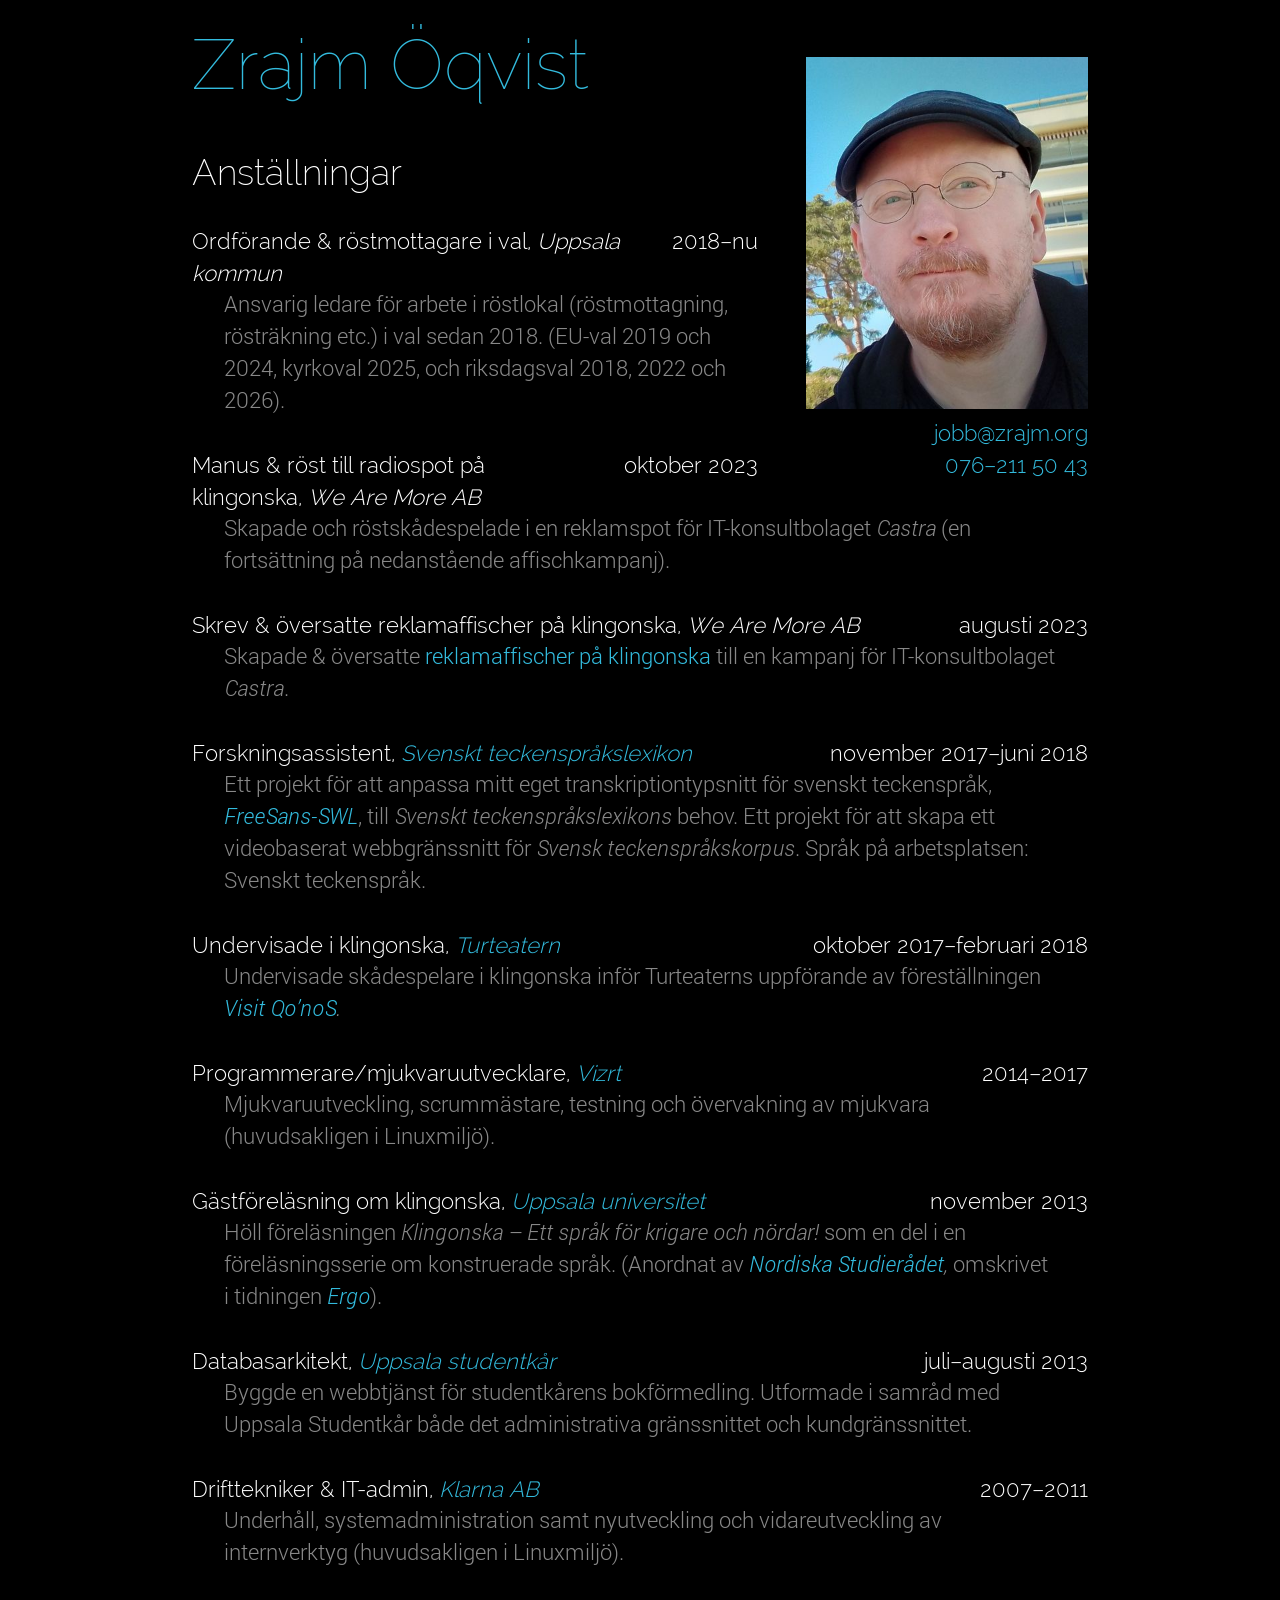
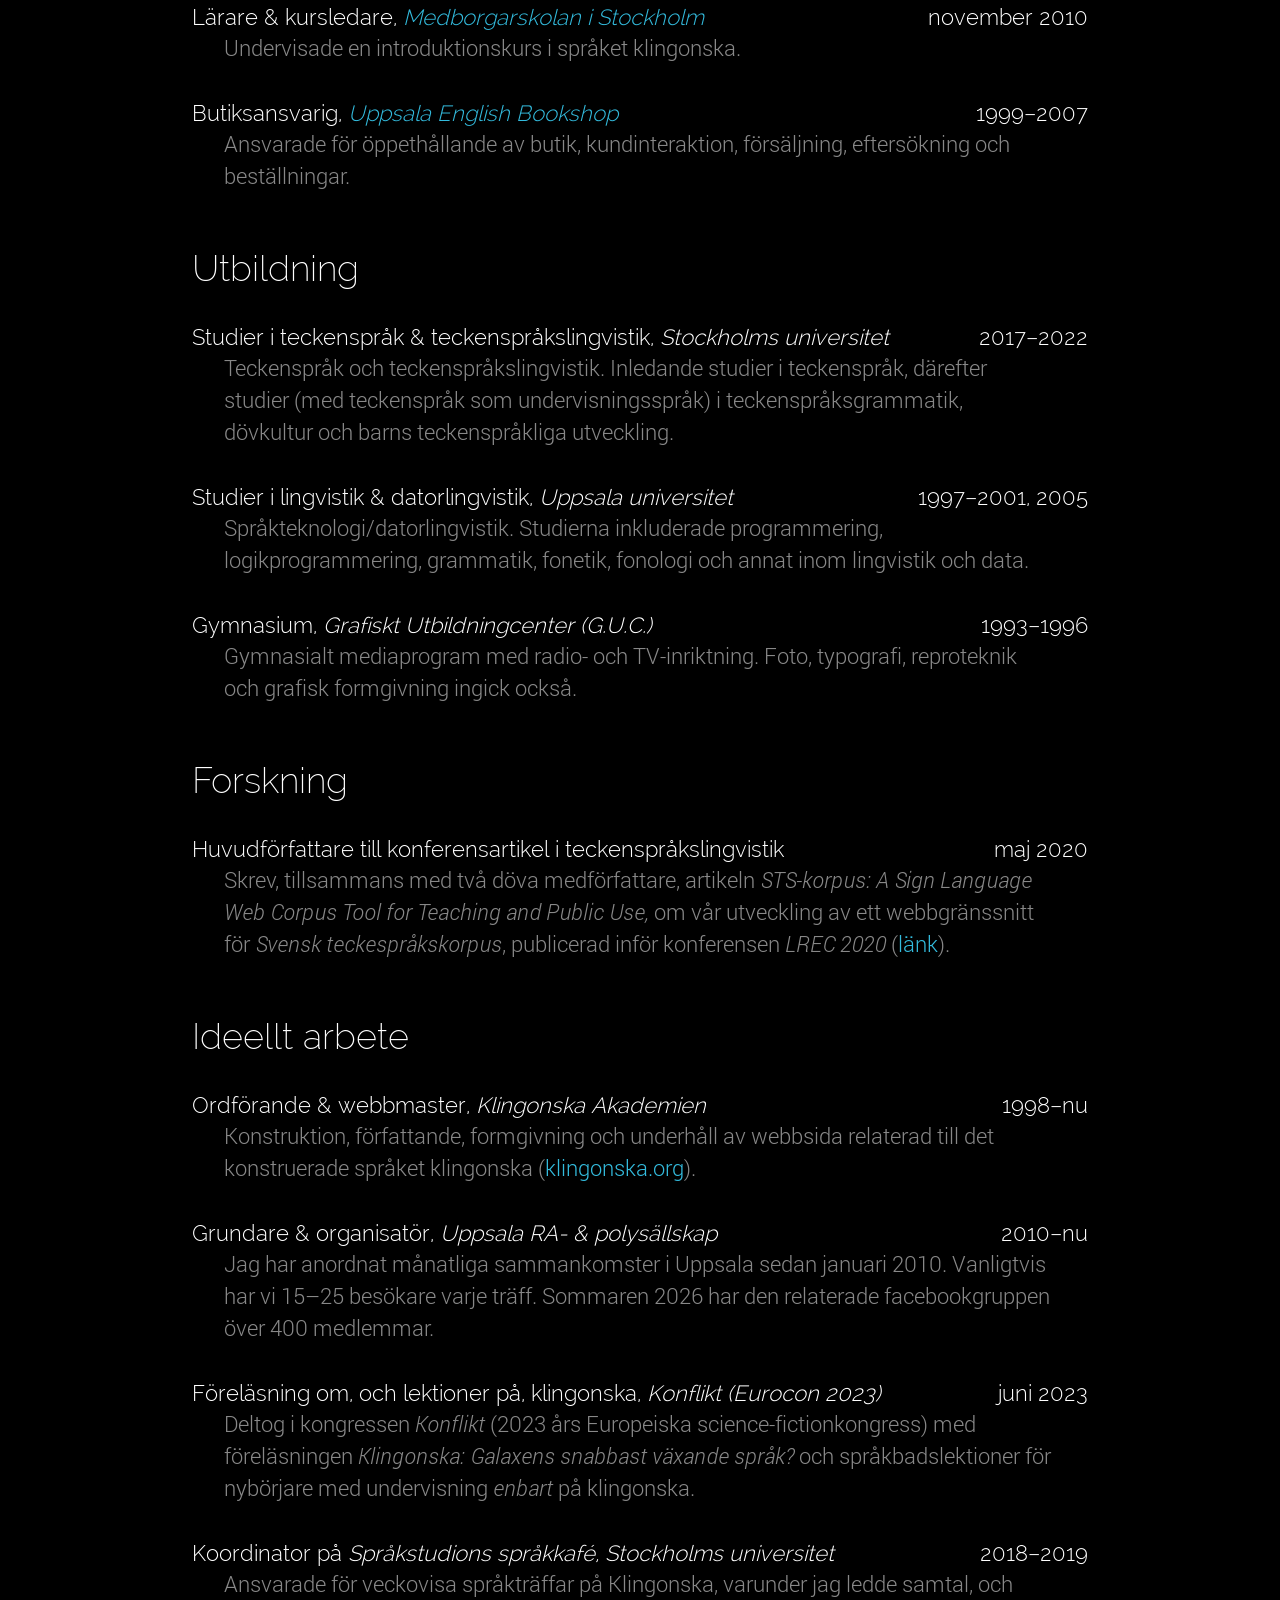
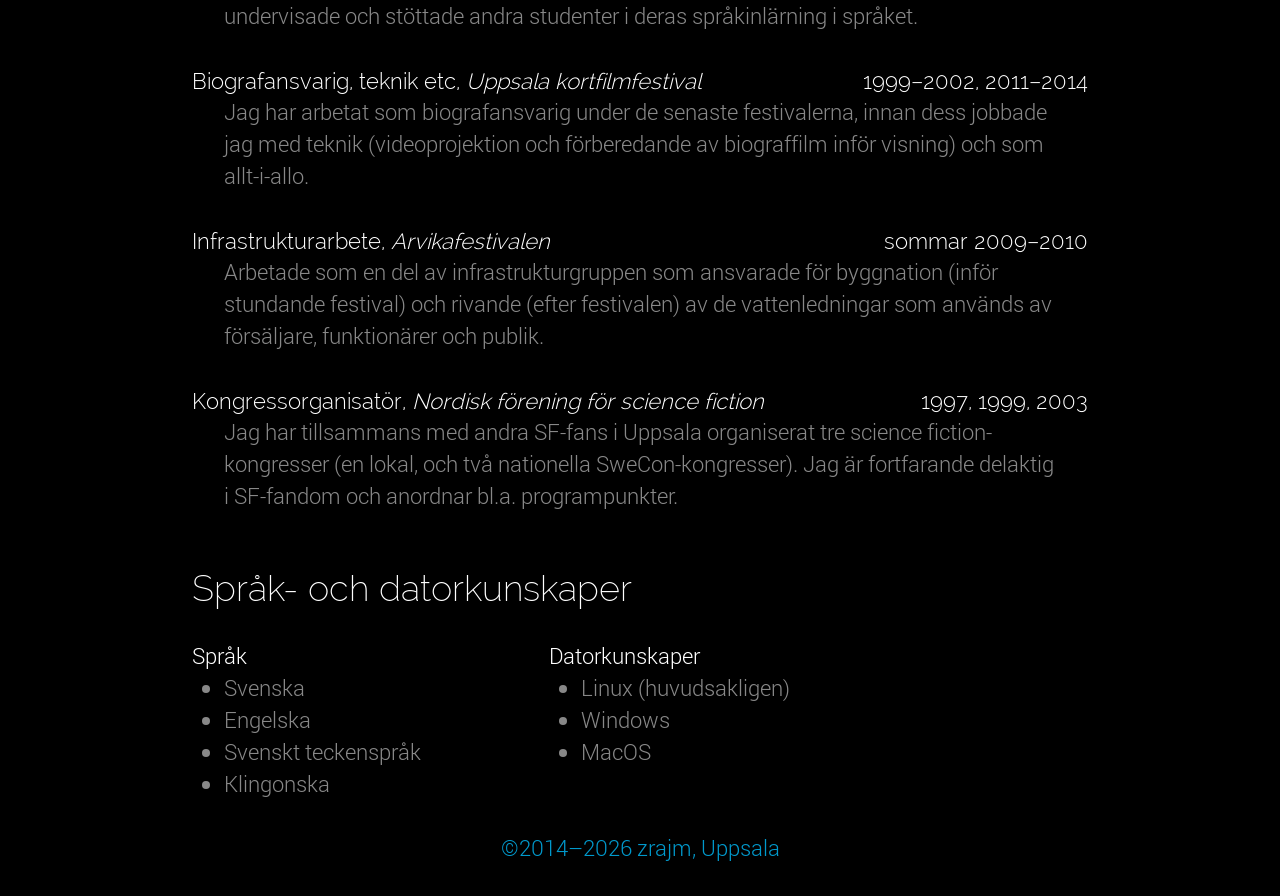
==== commit 80df7973: "Language & computer experiences is now bullet list" ====
--- a/index.html
+++ b/index.html
@@ -325,16 +325,42 @@
     <section>
       <h2>Språk- och datorkunskaper</h2>
 
-      <p>Jag talar flytande svenska och engelska (med åtskilliga år bakom mig
-        i en engelskspråkig bokhandel) och uttrycker mig väl i både tal och
-        skrift. Jag har grundläggande kunskaper i teckenspråk och har goda
-        erfarenheter av att jobba med döva kollegor. På (det något obskyra
-        språket) klingonska är jag en av de mest välkända experterna i
-        Sverige, uppsökt av både radio och TV (<nobr>bl.a.</nobr> <i>Lantz i
-        P3, Nyhetsmorgon, Kobra</i> och <i>Språknyheterna</i>).
-
-      <p>På min egen dator har jag alltid använt Linux, <!-- (sedan mer än
-        femton år tillbaka)--> men mina datorkunskaper är breda och jag har
+      <style>
+        .cards {
+            display: flex; flex-wrap: wrap; gap: 32px 128px;
+            & > div { flex: 0 0 auto; width: fit-content }
+        }
+      </style>
+      <div class="cards">
+        <div>
+          <b class=white>Språk</b>
+          <ul>
+            <li>Svenska
+            <li>Engelska
+            <li>Svenskt teckenspråk
+            <li>Klingonska
+          </ul>
+        </div>
+        <div>
+          <b class=white>Datorkunskaper</b>
+          <ul>
+            <li>Linux (huvudsakligen)
+            <li>Windows
+            <li>MacOS
+          </ul>
+        </div>
+      </div>
+
+      <p hidden>Jag talar flytande svenska och engelska (med åtskilliga år
+        bakom mig i en engelskspråkig bokhandel) och uttrycker mig väl i både
+        tal och skrift. Jag har grundläggande kunskaper i teckenspråk och har
+        goda erfarenheter av att jobba med döva kollegor. På (det något obskyra
+        språket) klingonska är jag en av de mest välkända experterna i Sverige,
+        uppsökt av både radio och TV (<nobr>bl.a.</nobr> <i>Lantz i P3,
+        Nyhetsmorgon, Kobra</i> och <i>Språknyheterna</i>).
+
+      <p hidden>På min egen dator har jag alltid använt Linux, <!-- (sedan mer
+        än femton år tillbaka)--> men mina datorkunskaper är breda och jag har
         erfarenhet av både Windows och Mac. <!--Programmerat har jag gjort
         sedan tidiga tonåren, Shellskript och Perl är vardagsmat för mig,
         liksom HTML, CSS och Javascript, men får jag bara ställa om
--- a/style.css
+++ b/style.css
@@ -69,6 +69,7 @@
     margin: 32px 0;                 /* line-height */
 }
 p + p { text-indent: 32px }       /* 32 */
+ul { padding-left: 32px }
 dt {
     position: relative; top: 1px;
     font-family: 'Raleway';
@@ -104,7 +105,7 @@
     }
 }
 footer {
-    margin: 64px;                 /* 2 × 32px */
+    margin: 32px;                 /* 2 × 32px */
     text-align: center;
 }
 /** Print style **/
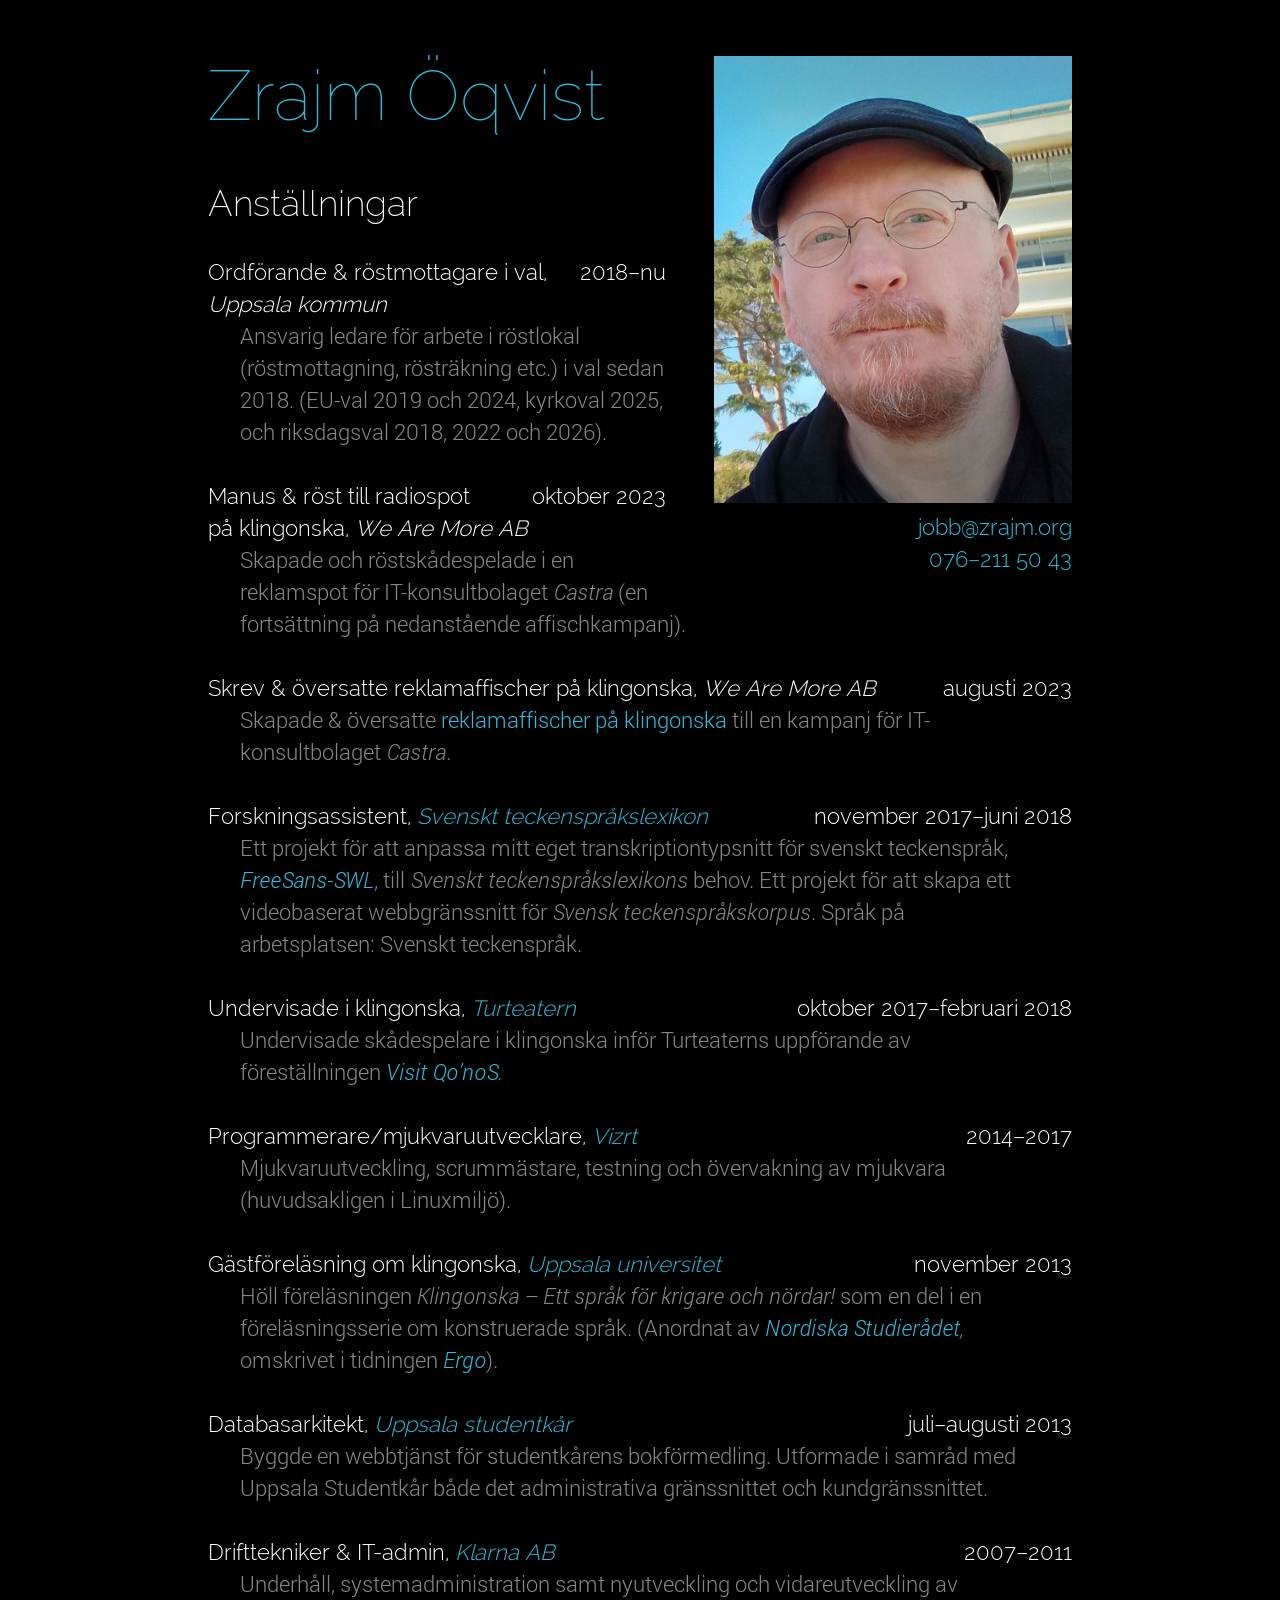
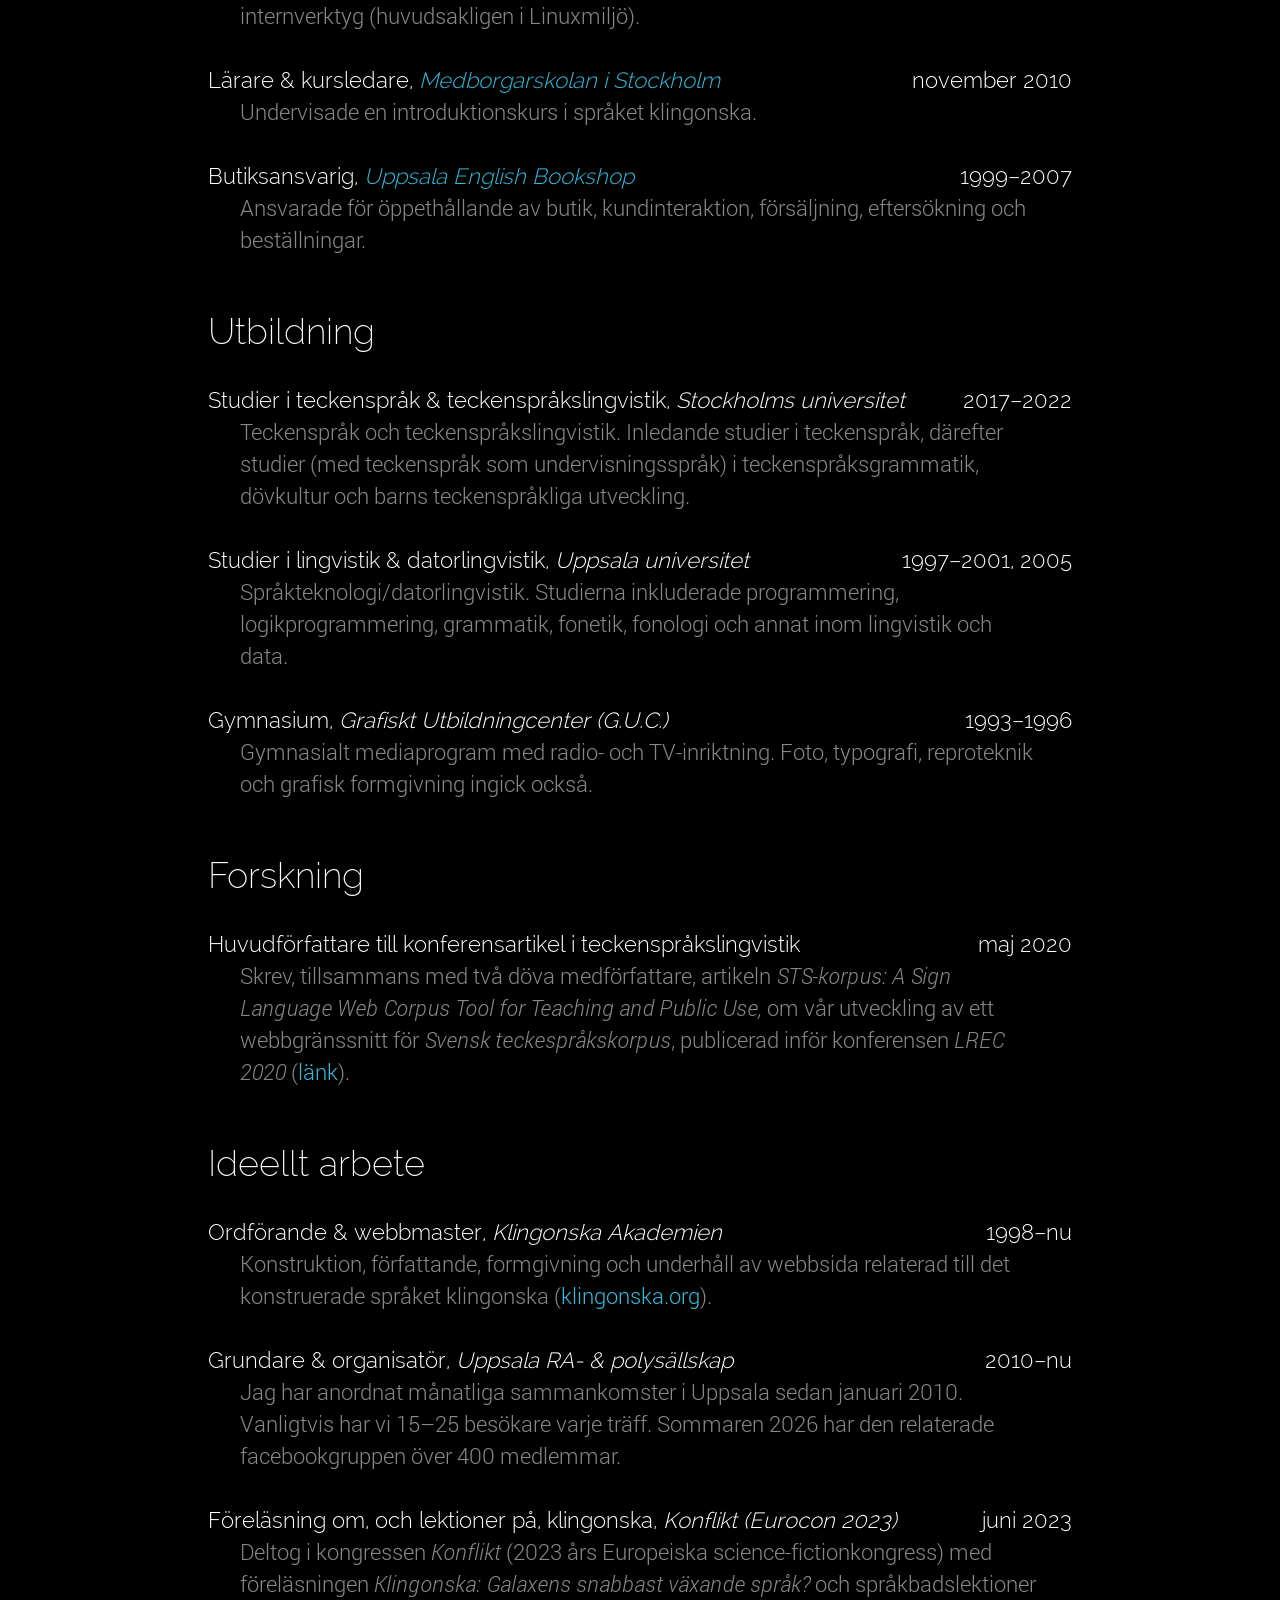
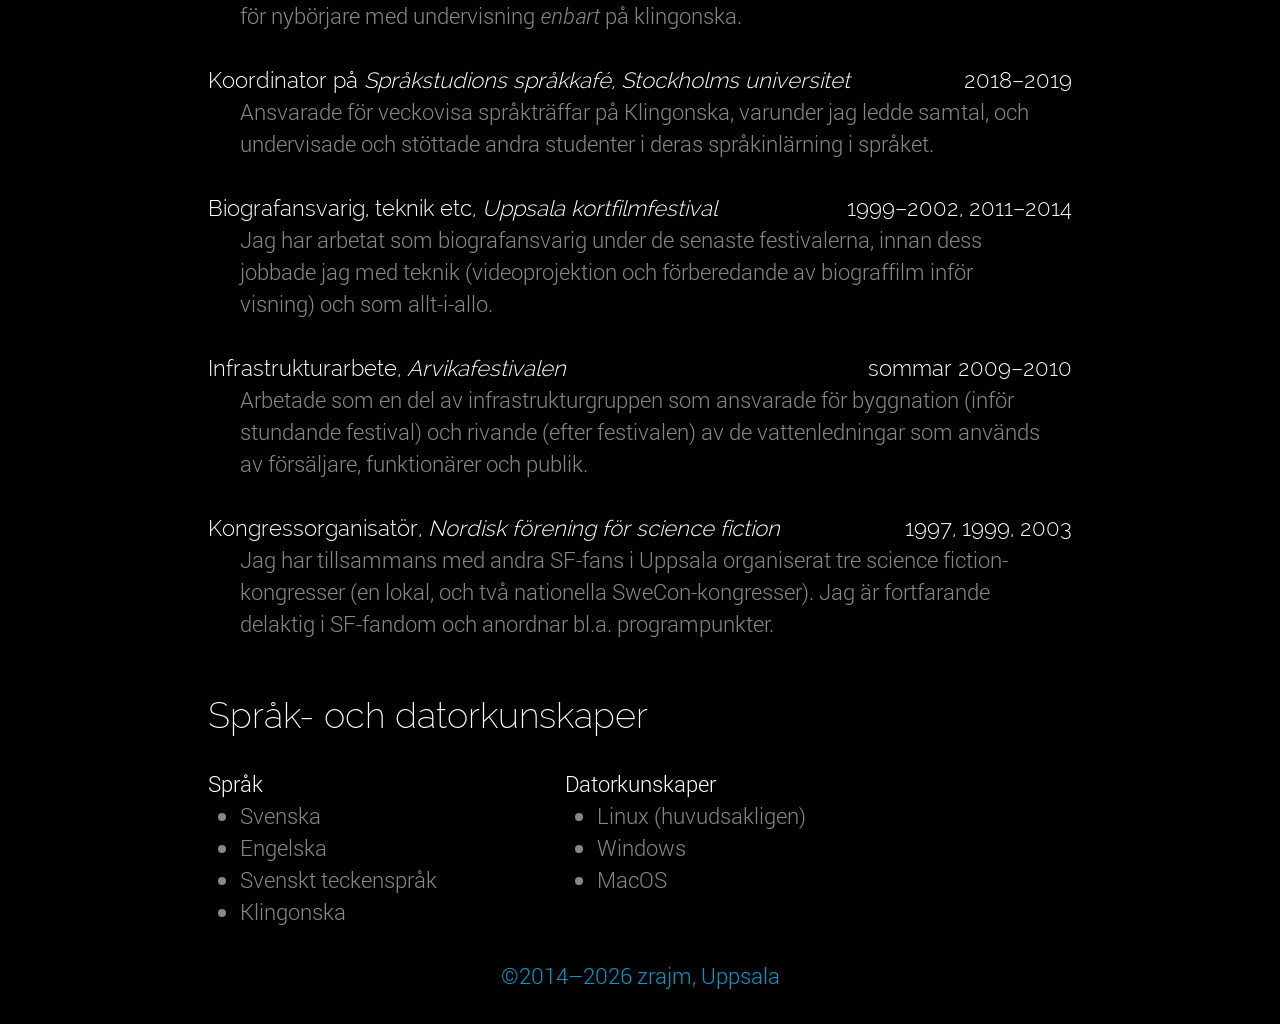
==== commit fdb1dff1: "Better DEBUG stuff" ====
--- a/index.html
+++ b/index.html
@@ -368,6 +368,5 @@
     </section>
 </main>
 <footer>©2014–2026 zrajm, Uppsala</footer>
-<script>/\bDEBUG\b/.exec(location)
-  && document.documentElement.classList.add('DEBUG')</script>
+<script>/\bDEBUG\b/.exec(location) && import('./debug.js')</script>
 </html>
--- a/style.css
+++ b/style.css
@@ -1,4 +1,5 @@
 /* https://fonts.google.com/Raleway */
+html { --raleway-ascent:  0.94; --raleway-descent: 0.234 }
 @font-face {
  font-family: 'Raleway';
   src: local('Raleway Thin'), local('Raleway-Thin'), url(font/raleway-100-thin.woff2);
@@ -20,6 +21,7 @@
   font-style: normal; font-weight: 400; font-display: swap;
 }
 /* https://fonts.google.com/specimen/Roboto */
+html { --roboto-ascent:  0.927734375; --roboto-descent: 0.244140625 }
 @font-face {
   font-family: 'Roboto';
   src: local('Roboto Light'), local('Roboto-Light'), url(font/roboto-light.woff2);
@@ -35,19 +37,28 @@
 *, :before, :after { box-sizing: inherit; padding: 0; margin: 0; text-indent: 0 }
 /** Page style **/
 html {
-    background: #000;
-    &.DEBUG {
+    background-color: #000;
+    --root-font-size: 22px;
+    --root-line-height: 32px;
+    --ascent:  var(--roboto-ascent);
+    --descent: var(--roboto-descent);
+    --root-ascent:  var(--roboto-ascent);
+    --root-descent: var(--roboto-descent);
+    &.DEBUG main {
+        --baseline: calc((1lh + (var(--ascent) - var(--descent)) * 1em) / 2);
         background:
-            repeating-linear-gradient(#808e 0 1px, #0000 1px 32px) 0 24px,
+            linear-gradient(#808e 0 1px, #0000 1px 1lh) 0 var(--baseline) / 100% 1lh,
+            linear-gradient(90deg, #8087 0 1px, #0000 1px 1lh) 0 var(--baseline) / 1lh 100%,
             #000;
+        outline: 1px solid #808e; outline-offset: -1px;
     }
     color: #888;
-    font: 300 22px/32px 'Roboto';
+    font: 300 var(--root-font-size)/var(--root-line-height) 'Roboto';
 }
-body { padding: 0 16px }          /* 0.5 line-height */
-main {
+body {
+    padding: 0 calc(1rlh / 2);
     margin: 0 auto;
-    max-width: 896px;             /* 30 line-height (30-35em is ideal; ~60char) */
+    max-width: calc(28 * 1rlh);
     text-align: justify;
 }
 h1, h2 {
@@ -59,53 +70,85 @@
 .muted, a:active, a:visited, footer { color: #09C }
 .hyphenate { hyphens: auto }
 h1 {
-    position: relative; top: 16px;
-    font: 100 70px/96px 'Raleway';  /* 96px = 32 x 3 */
-    margin-bottom: 32px; /* 32 */
+    --this-ascent:  var(--raleway-ascent);
+    --this-descent: var(--raleway-descent);
+    /* FIXME: Too convoluted? */
+    position: relative; top: calc((5rlh
+               + (var(--root-ascent) - var(--root-descent)) * 1rem
+               - 1lh
+               - (var(--this-ascent) - var(--this-descent)) * 1em) / 2);
+    font: 100 70px/calc(3 * 1rlh) 'Raleway';
+    font: 100 calc(3.2 * 1rem)/calc(3 * 1rlh) 'Raleway';
+    margin: 1rlh 0;
 }
 h2 {
-    position: relative; top: 12px;
-    font: 200 36px/64px 'Raleway';  /* 64px = 32 x 2 */
-    margin: 32px 0;                 /* line-height */
+    --this-ascent:  var(--raleway-ascent);
+    --this-descent: var(--raleway-descent);
+    /* FIXME: Too convoluted? */
+    position: relative; top: calc((3rlh
+               + (var(--root-ascent) - var(--root-descent)) * 1rem
+               - 1lh
+               - (var(--this-ascent) - var(--this-descent)) * 1em) / 2);
+    font: 200 36px/calc(2 * 1rlh) 'Raleway';
+    font: 200 calc(1.64 * 1rem)/calc(2 * 1rlh) 'Raleway';
+    margin: 1rlh 0;
 }
-p + p { text-indent: 32px }       /* 32 */
-ul { padding-left: 32px }
+p + p { text-indent: 1rlh }
+ul { padding-left: 1rlh }
 dt {
-    position: relative; top: 1px;
+    --this-ascent:  var(--raleway-ascent);
+    --this-descent: var(--raleway-descent);
+    /* FIXME: Too convoluted? */
+    position: relative; top: calc((1rlh
+               + (var(--root-ascent) - var(--root-descent)) * 1rem
+               - 1lh
+               - (var(--this-ascent) - var(--this-descent)) * 1em) / 2);
     font-family: 'Raleway';
     text-align: left;
 }
 dd {
-    margin: 0 32px;
+    margin: 0 1rlh;
     text-align: left;
 }
-dt { margin-top: 32px; }          /* line-height */
+dt { margin-top: 1rlh; }
 time {
     float: right;
-    padding-left: 32px;           /* line-height */
+    padding-left: 1rlh;
 }
 b { font-weight: inherit }
 a { text-decoration: none }
+li::marker { line-height: inherit; font: inherit }
 a:hover { text-decoration: underline }
 figure.me {
     float: right;
-    margin: 64px 0 32px 48px;
+    margin: 1rlh 0 1rlh calc(1.5 * 1rlh);
     max-width: 100%;
     & img {
-        position: relative; top: -7px;
+        --image-height: 14rlh;
+        position: relative; top: calc(
+            (1rem * (var(--root-ascent) - var(--root-descent)) - 1rlh) / 2
+        );
         /* Image height is set to 352 (11 × line-height) in the HTML. */
         max-width: 100%;
         display: block;
         height: auto; /* keep image aspect when scaling down */
+        width: calc(var(--image-height) * (4 / 5)); /* image height * aspect */
+        margin-left: auto;
     }
     & figcaption {
-        position: relative; top: 1px;
+        --this-ascent:  var(--raleway-ascent);
+        --this-descent: var(--raleway-descent);
+        /* FIXME: Too convoluted? */
+        position: relative; top: calc((1rlh
+                   + (var(--root-ascent) - var(--root-descent)) * 1rem
+                   - 1lh
+                   - (var(--this-ascent) - var(--this-descent)) * 1em) / 2);
         font-family: 'Raleway';
         text-align: right;
     }
 }
 footer {
-    margin: 32px;                 /* 2 × 32px */
+    margin: 1rlh;
     text-align: center;
 }
 /** Print style **/
@@ -113,12 +156,16 @@
     @page { margin: 25mm 25mm 25mm 25mm }
     * { background: #0000 !important; color: #000 !important }
     html {
-        font-size: 11pt;          /* font-size */
-        line-height: 16pt;        /* line-height */
+        --root-font-size: 11pt;
+        --root-line-height: 16pt;
         &.DEBUG {
+            /* background-attachment: fixed; */
+            --baseline: calc((1lh + (var(--ascent) - var(--descent)) * 1em) / 2);
             background:
-                repeating-linear-gradient(#888 0 1pt, #0000 1pt 16pt) 0 3.75pt
+                linear-gradient(#4088 0 1px, #0000 1px 1lh) 0 var(--baseline) / 100% 1lh
                 !important;
+
+            border: 1px solid #4088; box-decoration-break: clone;
         }
     }
     main { max-width: none }
@@ -131,35 +178,12 @@
         page-break-before: avoid;
         text-align: justify;
     }
-    h1 {
-        font-size: 24pt;
-        font-weight: 200;         /* +100 boldness */
-        line-height: 48pt;        /* 3 line-height */
-        top: 20.5pt;
-    }
-    h2 {
-        top: 7pt;
-        font-size: 16pt;
-        font-weight: 300;         /* +100 boldness */
-        line-height: 32pt;        /* 2 line-height */
-        margin: 16pt 0;           /* line-height */
-    }
-    p + p { text-indent: 16pt }   /* line-height */
-    dt {
-        font-weight: 400;         /* +100 boldness */
-        margin-top: 16pt;         /* line-height */
-    }
-    dd { margin: 0 16pt }         /* 0 / line-height */
-    time { padding-left: 24pt }   /* line-height */
+    h1 { font-weight: 200 }  /* +100 boldness */
+    h2 { font-weight: 300 }  /* +100 boldness */
+    dt { font-weight: 400 }  /* +100 boldness */
     figure.me {
         font-weight: 400;
-        margin: 48pt 0 24pt 24pt; /*  2×line-height / 0 / line-height / line-height */
-        & img {
-            top: -11pt;
-            width: calc(32px * 8 * (4 / 5)); /* image HEIGHT: 8 × line-height */
-        }
-        & figcaption { position: relative; top: -7pt }
-        & figcaption div { margin: 8pt 0 }  /* 0.5 line-height */
+        & img { --image-height: 12rlh }
     }
     footer { display: none }
 }
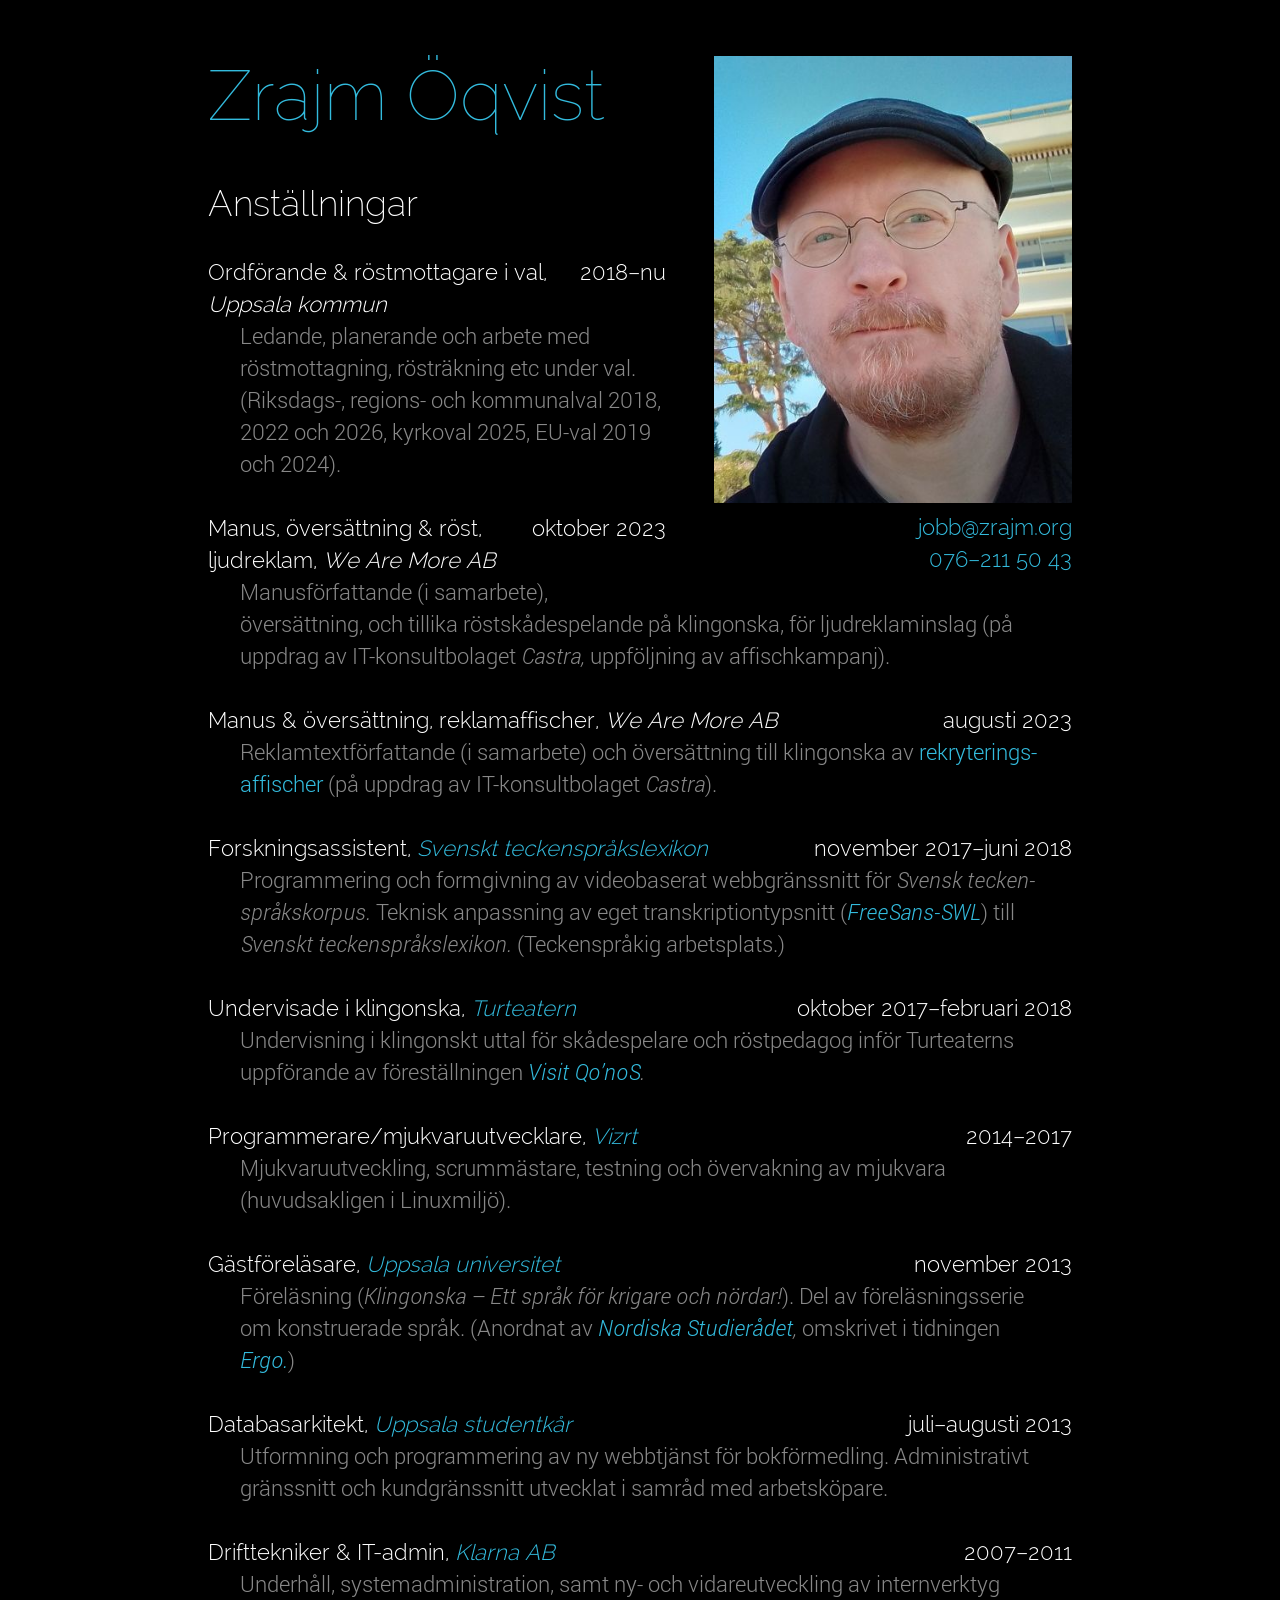
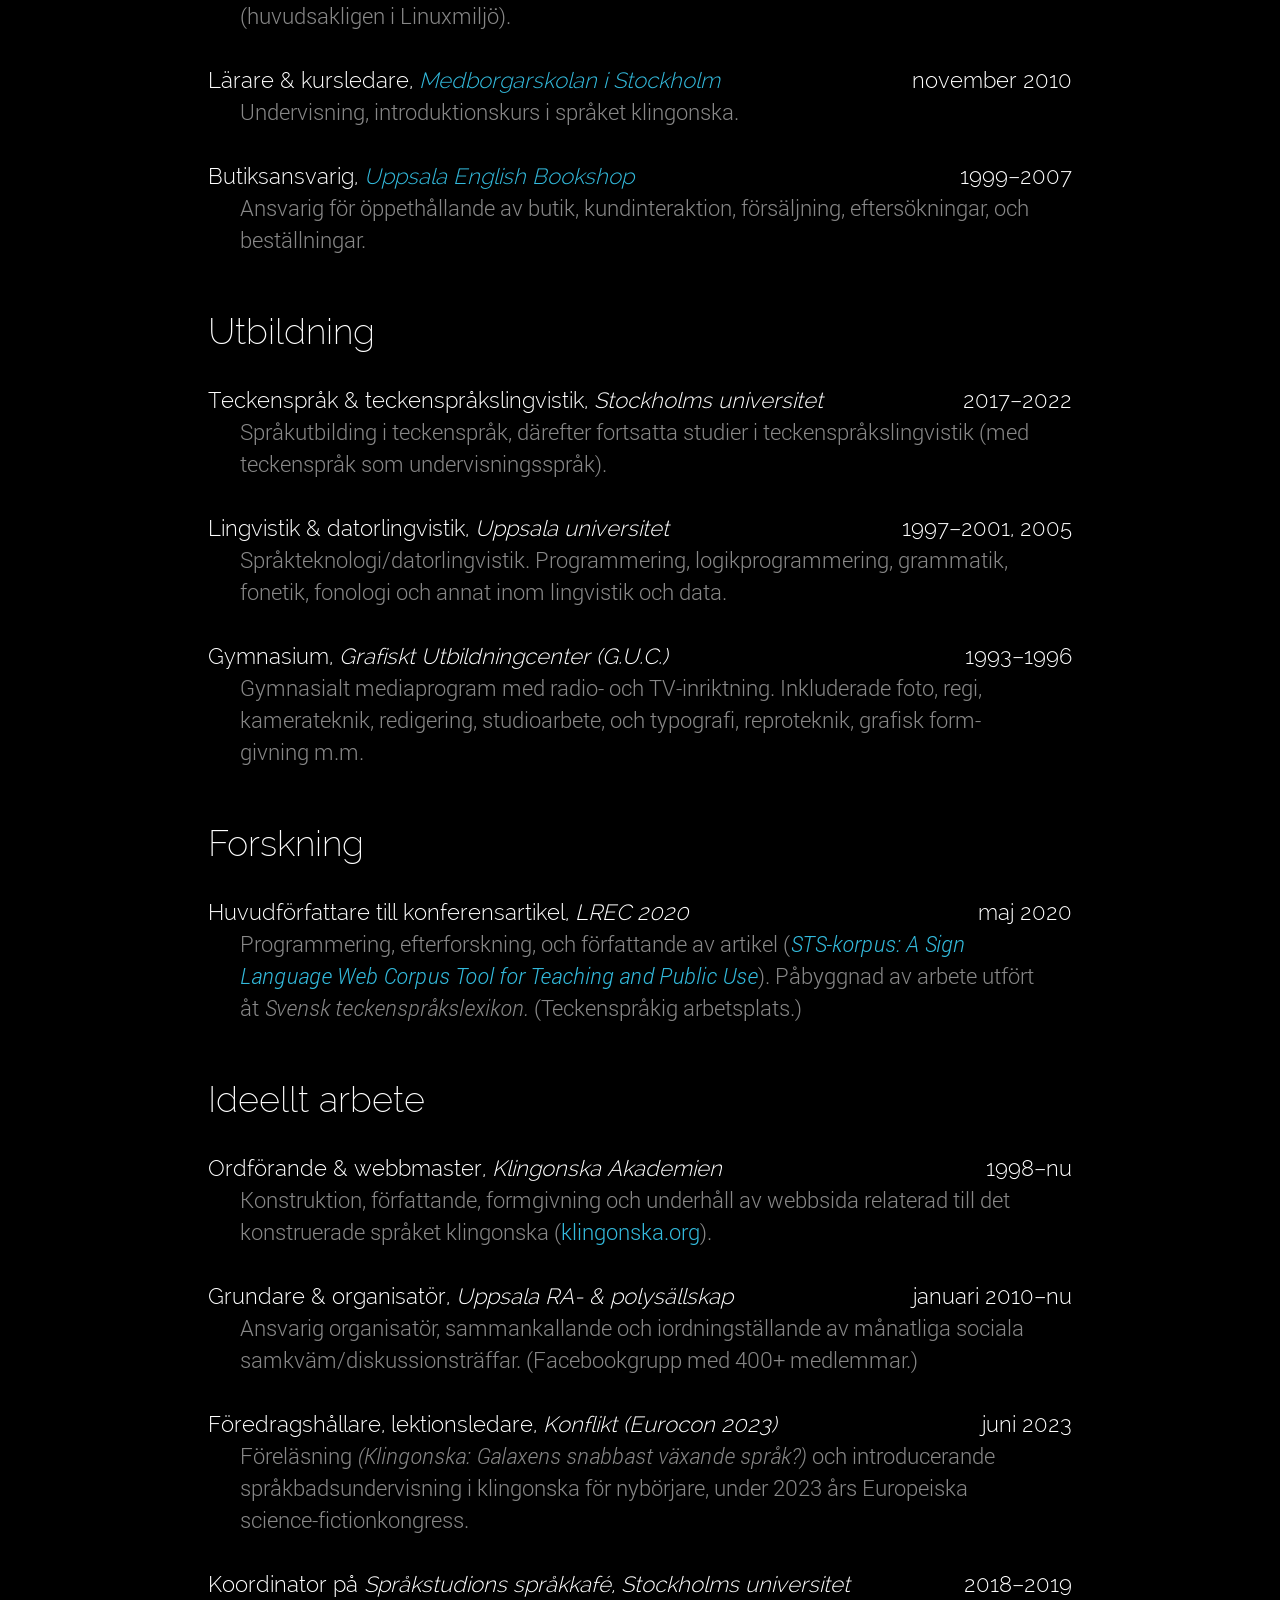
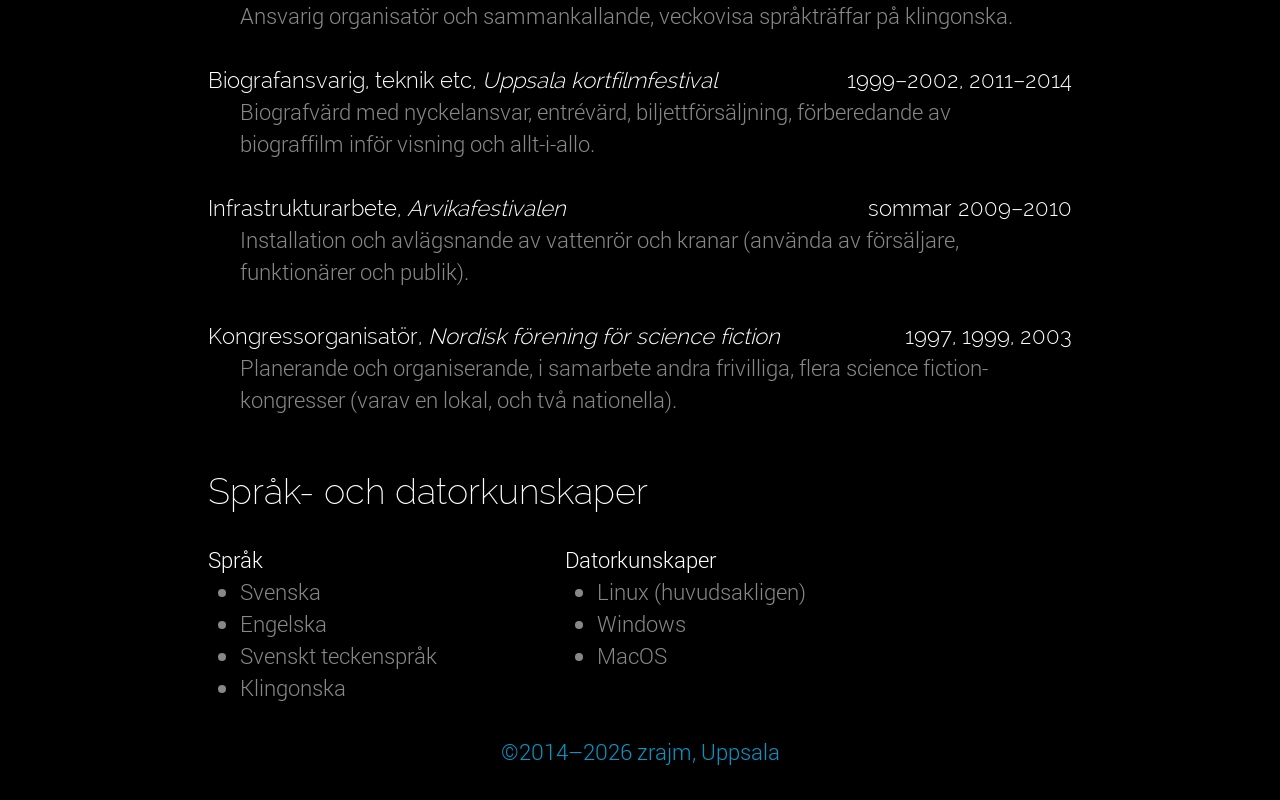
==== commit 333ee744: "Made writing style more consistent" ====
--- a/index.html
+++ b/index.html
@@ -65,38 +65,39 @@
     <dl>
       <dt><time>2018–nu</time> Ordförande & röstmottagare i val, <i>Uppsala
           kommun</i>
-      <dd class=hyphenate>Ansvarig ledare för arbete i röstlokal
-        (röstmottagning, rösträkning etc.) i val sedan 2018. (EU-val 2019 och
-        2024, kyrkoval 2025, och riksdagsval 2018, 2022 och 2026).
-
-      <dt><time>oktober 2023</time> Manus & röst till radiospot på
-        klingonska, <i>We Are More AB</i></dt>
-      <dd class=hyphenate>Skapade och röstskådespelade i en reklamspot för
-        IT-konsultbolaget <i>Castra</i> (en fortsättning på
-        nedanstående <nobr>affisch</nobr>kampanj).</dd>
-
-      <dt><time>augusti 2023</time> Skrev & översatte reklamaffischer på
-        klingonska, <i>We Are More AB</i></dt>
-      <dd class=hyphenate>Skapade &
-        översatte <a href="https://www.adsoftheworld.com/campaigns/nerds-wanted">reklamaffischer
-        på klingonska</a> till en kampanj för
-        IT-konsultbolaget <i>Castra</i>.</dd>
+      <dd class=hyphenate>Ledande, planerande och arbete med röstmottagning,
+        rösträkning etc under val. (Riksdags-, regions- och kommunal­val 2018,
+        2022 och 2026, kyrkoval 2025, EU-val 2019 och 2024).
+
+      <dt><time>oktober 2023</time> Manus, översättning & röst,
+        ljudreklam, <i>We Are More AB</i></dt>
+      <dd class=hyphenate>Manusförfattande (i samarbete), översättning, och
+        tillika röstskådespelande på klingonska, för ljud­reklam­inslag (på
+        uppdrag av IT-konsultbolaget <i>Castra,</i> uppföljning av
+        affisch­kampanj).</dd>
+
+      <dt><time>augusti 2023</time> Manus & översättning,
+        reklamaffischer, <i>We Are More AB</i></dt>
+      <dd class=hyphenate>Reklamtextförfattande (i samarbete) och översättning
+        till klingonska
+        av <a href="https://www.adsoftheworld.com/campaigns/nerds-wanted">re­kryte­rings­affischer</a>
+        (på uppdrag av IT-konsultbolaget <i>Castra</i>).</dd>
 
       <dt><time>november 2017–juni 2018</time>
         Forskningsassistent, <i><a href="https://teckensprakslexikon.su.se/">Svenskt
         teckenspråkslexikon</a></i></dt>
-      <dd class=hyphenate>Ett projekt för att anpassa mitt eget
-        transkriptiontypsnitt för svenskt
-        teckenspråk, <i><a href="https://zrajm.org/teckentranskription/freesans-swl.html">FreeSans-SWL</a></i>,
-        till <i>Svenskt teckenspråkslexikons</i> behov. Ett projekt för att
-        skapa ett videobaserat webbgränssnitt för <i>Svensk
-        teckenspråkskorpus</i>. Språk på arbetsplatsen: Svenskt
-        teckenspråk.</dd>
+      <dd class=hyphenate>
+        Programmering och formgivning av videobaserat webbgränssnitt
+        för <i>Svensk <nobr>tecken</nobr>­språks­korpus.</i> Teknisk anpassning
+        av eget transkription­typsnitt
+        (<i><a href="https://zrajm.org/teckentranskription/freesans-swl.html">FreeSans-SWL</a></i>)
+        till <i>Svenskt teckenspråkslexikon.</i> (Teckenspråkig
+        arbetsplats.)</dd>
 
       <dt><time>oktober 2017–februari 2018</time> Undervisade i
         klingonska, <i><a href="https://turteatern.se/">Turteatern</a></i></dt>
-      <dd class=hyphenate>Undervisade skådespelare i klingonska inför
-        Turteaterns uppförande av
+      <dd class=hyphenate>Undervisning i klingonskt uttal för skådespelare och
+        röstpedagog inför Turteaterns uppförande av
         föreställningen <i><a href="https://turteatern.se/visit-qonos/">Visit
         Qo’noS</a>.</i></dd>
 
@@ -105,60 +106,64 @@
       <dd class=hyphenate>Mjukvaruutveckling, scrummästare, testning och
         övervakning av mjukvara (huvudsakligen i Linuxmiljö).</dd>
 
-      <dt><time>november 2013</time> Gästföreläsning om
-        klingonska, <i><a href="https://uu.se">Uppsala universitet</a></i></dt>
-      <dd class=hyphenate>Höll föreläsningen <i>Klingonska – Ett språk för
-        krigare och nördar!</i> som en del i en föreläsningsserie om
-        konstruerade språk. (Anordnat av
+      <dt><time>november 2013</time>
+        Gästföreläsare, <i><a href="https://uu.se">Uppsala
+        universitet</a></i></dt>
+      <dd class=hyphenate>Föreläsning (<i>Klingonska – Ett språk för krigare
+        och nördar!</i>). Del av föreläsningsserie om konstruerade språk.
+        (Anordnat av
         <i><a href="https://www.uu.se/student/institution/nordiska-sprak/nordiska-studieradet">Nordiska
         Studierådet</a>,</i> omskrivet i
         tidningen <a href="https://web.archive.org/web/20131111081059/https://www.ergo.nu/nyheter/20131107-klingon-och-alviska-p%C3%A5-schemat">
-        <i>Ergo</i></a>).
+        <i>Ergo.</i></a>)
 
       <dt><time>juli–augusti 2013</time>
           Databasarkitekt, <i><a href="https://uppsalastudentkar.se">Uppsala
           studentkår</a></i></dt>
-      <dd class=hyphenate>Byggde en webbtjänst för studentkårens
-        bokförmedling. <!--(som tidigare bara funnits offline)--> Utformade i
-        samråd med Uppsala Studentkår både det administrativa gränssnittet
-        och kundgränssnittet.</dd>
-
-      <dt><time><!--augusti-->2007–<!--september-->2011</time> Drifttekniker
-          &amp; IT-admin, <i><a href="https://klarna.se/">Klarna
-          AB</a></i></dt>
-      <dd class=hyphenate>Underhåll, systemadministration samt nyutveckling
-        och vidareutveckling av internverktyg (huvudsakligen i
+      <dd class=hyphenate>Utformning och programmering av ny webbtjänst för
+        bokförmedling. <!--(som tidigare bara funnits offline)-->
+        Administrativt gränssnitt och kundgränssnitt utvecklat i samråd med
+        arbets­köpare.</dd>
+
+      <dt><time><!--augusti-->2007–<!--september-->2011</time> Drifttekniker &
+        IT-admin, <i><a href="https://klarna.se/">Klarna AB</a></i></dt>
+      <dd class=hyphenate>Underhåll, systemadministration, samt ny- och
+        vidareutveckling av internverktyg (huvudsakligen i
         Linuxmiljö). <!-- Fokus på automatisering av (tidigare) manuella
         uppgifter.--></dd>
 
       <dt><time>november 2010</time> Lärare &
         kursledare, <i><a href="https://www.medborgarskolan.se/om-medborgarskolan/ortssidor/medborgarskolan-stockholm/">Medborgarskolan
         i Stockholm</a></i></dt>
-      <dd class=hyphenate>Undervisade en introduktionskurs i språket
+      <dd class=hyphenate>Undervisning, introduktionskurs i språket
         klingonska.</dd>
 
       <dt><time>1999–2007</time>
-          Butiksansvarig, <i><a href="https://bookshop.se/uppsala/">Uppsala
-          English Bookshop</a></i></dt>
-      <dd class=hyphenate>Ansvarade för öppethållande av butik,
-        kundinteraktion, försäljning, eftersökning och beställningar.</dd>
+        Butiksansvarig, <i><a href="https://bookshop.se/uppsala/">Uppsala
+        English Bookshop</a></i></dt>
+      <dd class=hyphenate>Ansvarig för öppethållande av butik, kundinteraktion,
+        försäljning, eftersökningar, och beställningar.</dd>
     </dl>
 
     <section>
       <h2>Utbildning</h2>
       <dl>
-        <dt><time><!--HT-->2017–<!--VT-->2022</time> Studier i teckenspråk &
-          teckenspråkslingvistik, <i>Stockholms universitet</i></dt>
-        <dd class=hyphenate>Teckenspråk och teckenspråkslingvistik. Inledande
+        <dt><time><!--HT-->2017–<!--VT-->2022</time> Teckenspråk &
+          tecken­språks­lingvistik, <i>Stockholms universitet</i></dt>
+        <dd class=hyphenate>Språkutbilding i teckenspråk, därefter fortsatta
+          studier i teckenspråkslingvistik (med tecken­språk som
+          under­visnings­språk).
+<!--
+          Teckenspråk och teckenspråkslingvistik. Inledande
           studier i teckenspråk, därefter studier (med teckenspråk som
           undervisningsspråk) i teckenspråksgrammatik, dövkultur och barns
           teckenspråkliga utveckling.</dd>
-
-        <dt><time>1997–2001, 2005</time> Studier i lingvistik &
+-->
+        <dt><time>1997–2001, 2005</time> Lingvistik &
           datorlingvistik, <i>Uppsala universitet</i></dt>
-        <dd class=hyphenate>Språkteknologi/datorlingvistik. Studierna
-          inkluderade programmering, logikprogrammering, grammatik, fonetik,
-          fonologi och annat inom lingvistik och data.
+        <dd class=hyphenate>Språkteknologi/datorlingvistik. Programmering,
+          logikprogrammering, grammatik, fonetik, fonologi och annat inom
+          lingvistik och data.
 
         <dd hidden>
           <dl>
@@ -185,8 +190,9 @@
           <dd class=hyphenate>Gymnasialt mediaprogram med radio- och
             TV-inriktning. <!--Studerade praktisk ljud- och bildredigering,
             kamerateknik, TV-studioteknik, intervjuteknik och annat därtill
-            relaterat.--> Foto, typografi, reproteknik och grafisk formgivning
-            ingick också.
+            relaterat.--> Inkluderade foto, regi, kamera­teknik, redigering,
+            studio­arbete, och typografi, reproteknik, grafisk form­givning
+            m.m.
 
           <dt hidden><time>1982–1991</time>
             Grundskola, <i>Ärentunaskolan, <nobr>m.fl.</nobr></i>
@@ -197,13 +203,13 @@
       <h2>Forskning</h2>
       <dl>
         <dt><time><!--16-->maj 2020</time>Huvudförfattare till
-          konferensartikel i teckenspråkslingvistik</dt>
-        <dd class=hyphenate>Skrev, tillsammans med två döva medförfattare,
-          artikeln <i>STS-korpus: A Sign Language Web Corpus Tool for Teaching
-          and Public Use,</i> om vår utveckling av ett webbgränssnitt
-          för <i>Svensk teckespråkskorpus</i>, publicerad inför konferensen
-          <i>LREC 2020</i>
-          (<a href="https://www.sign-lang.uni-hamburg.de/lrec/pub/20014.html">länk</a>).
+          konferensartikel, <i>LREC 2020</i></dt>
+        <dd class=hyphenate>Programmering, efterforskning, och författande av
+          artikel
+          (<i><a href="https://www.sign-lang.uni-hamburg.de/lrec/pub/20014.html">STS-korpus:
+          A Sign Language Web Corpus Tool for Teaching and Public Use</a></i>).
+          Påbyggnad av arbete utfört åt <i>Svensk teckenspråkslexikon.</i>
+          (Teckenspråkig arbetsplats.)
       </dl>
     </section>
 
@@ -219,56 +225,54 @@
           klingonska
           (<a href="http://klingonska.org/">klingonska.org</a>).</dd>
 
-        <dt><time>2010–nu</time> Grundare &amp; organisatör, <i>Uppsala RA- &
-          polysällskap</i>
-        <dd class=hyphenate>Jag har anordnat månatliga sammankomster i
-          Uppsala sedan januari 2010. Vanligtvis har vi <nobr>15–25</nobr>
-          besökare varje träff. Sommaren 2026 har den relaterade
-          face&shy;book&shy;grup&shy;pen över 400 medlemmar. <!-- Omnämnd i
-          UNT 2010-03-20.
-          (<a href="http://zrajm.org/poly/">zrajm.org/poly</a>,
+        <dt><time>januari 2010–nu</time> Grundare &amp; organisatör, <i>Uppsala
+          RA- & polysällskap</i>
+        <dd class=hyphenate>Ansvarig organisatör, sammankallande och
+          iordningställande av månatliga sociala
+          samkväm/diskussions­träffar. <!--<nobr>15–25</nobr> besökare varje
+          träff.--> (Facebook­grupp med 400+ medlemmar.) <!-- Omnämnd i UNT
+          2010-03-20. (<a href="http://zrajm.org/poly/">zrajm.org/poly</a>,
           <a href="https://www.facebook.com/groups/uppsalapoly/">facebook.com/groups/uppsalapoly</a>)</dd>
           -->
 
-        <dt><time><!--8–11--> juni 2023</time> Föreläsning om, och lektioner
-          på, klingonska, <i>Konflikt (Eurocon 2023)<!--Sal XI,
+        <dt><time><!--8–11--> juni 2023</time> Föredragshållare, lektionsledare, <i>Konflikt (Eurocon 2023)<!--Sal XI,
           Universitetshuset, Uppsala universitet--></i><!--8-11 juni 2023
           (torsdag–söndag)--></dt>
         <dd class=hyphenate>
-          Deltog i kongressen <i>Konflikt</i> (2023 års Europeiska
-          science-fictionkongress) med föreläsningen <i>Klingonska: Galaxens
-          snabbast växande språk?</i> <!-- Beskrivet i programboken som:
-          ”Klingonska är ett av världens mest kända konstruerade språk. Hur kom
-          språket till? Vem är det som talar det (utanför Star Trek)? Hur
-          skiljer det sig från andra konstruerade språk, som till exempel
-          esperanto? Här får du veta mer om språkets historia, dess talare,
-          dess knasigheter och struktur. Och så förstås svaret på frågan om
-          huruvida det verkligen är galaxens snabbast växande språk.”--> och
-          språkbadslektioner för nybörjare med undervisning <i>enbart</i> på
-          klingonska. <!--I programboken som ”<b>nuqneH!</b> Klingon
-          workshop.</i> […] Learn your first words and phrases in the Klingon
-          language! The whole lesson is held in Klingon and suitable for
-          complete beginners. Small group, signup required at the registration
-          desk. Lär dig de första grunderna i klingonernas språk. Hela
-          lektionen hålls på klingonska.” (Hölls 4 ggr.) -->
+          Föreläsning <i>(Klingonska: Galaxens snabbast växande språk?)</i> och
+          introducerande språk­bads­undervisning i klingonska för nybörjare,
+          under 2023 års Europeiska science-fictionkongress.
+          <!-- Beskrivet i programboken som: ”Klingonska är ett av världens
+          mest kända konstruerade språk. Hur kom språket till? Vem är det som
+          talar det (utanför Star Trek)? Hur skiljer det sig från andra
+          konstruerade språk, som till exempel esperanto? Här får du veta mer
+          om språkets historia, dess talare, dess knasigheter och struktur. Och
+          så förstås svaret på frågan om huruvida det verkligen är galaxens
+          snabbast växande språk.” och språkbadslektioner för nybörjare med
+          undervisning <i>enbart</i> på klingonska. I programboken som
+          ”<b>nuqneH!</b> Klingon workshop.</i> […] Learn your first words and
+          phrases in the Klingon language! The whole lesson is held in Klingon
+          and suitable for complete beginners. Small group, signup required at
+          the registration desk. Lär dig de första grunderna i klingonernas
+          språk. Hela lektionen hålls på klingonska.” (Hölls 4 ggr.) -->
           <!--https://eurocon2023.wordpress.com/programme/-->
         </dd>
 
         <dt><time><!--september-->2018–<!--juni-->2019</time> Koordinator
           på <i>Språkstudions språkkafé, Stockholms universitet</i></dt>
-        <dd class=hyphenate>Ansvarade för veckovisa språkträffar på
-          Klingonska, varunder jag ledde samtal, och undervisade och stöttade
-          andra studenter i deras språkinlärning i språket.
-        </dd>
+        <dd class=hyphenate>Ansvarig organisatör och sammankallande, veckovisa
+          språkträffar på klingonska.</dd>
 
         <dt><time>1999–2002, 2011–2014<!--??--></time> Biografansvarig, teknik
           etc, <i>Uppsala kortfilmfestival</i></dt>
-        <dd class=hyphenate>Jag har arbetat som biografansvarig under de
-          senaste festivalerna, innan dess jobbade jag med teknik
-          (videoprojektion och förberedande av biograffilm inför visning) och
-          som allt-i-allo. <!-- Jag har också arbetat ideellt under fyra av
-          Uppsalas kortfilmsfestivaler (1999–2002) till en början med enklare
-          tekniska sysslor och som allt-i-allo, men de senare åren som
+        <dd class=hyphenate>Biografvärd med nyckelansvar, entrévärd,
+          biljettförsäljning, förberedande av biograffilm inför visning och
+          allt-i-allo.
+          <!--Biografansvarig under de senaste festivalerna, innan dess jobbade
+          jag med teknik (videoprojektion och förberedande av biograffilm inför
+          visning) och som allt-i-allo. -- Jag har också arbetat ideellt under
+          fyra av Uppsalas kortfilmsfestivaler (1999–2002) till en början med
+          enklare tekniska sysslor och som allt-i-allo, men de senare åren som
           ansvarig för ett par av de olika biografsalongerna med tillhörande
           försäljning och personal.--></dd>
         <dd hidden class=hyphenate>
@@ -289,23 +293,23 @@
 
         <dt><time>sommar 2009–2010</time>
           Infrastrukturarbete, <i>Arvikafestivalen</i></dt>
-        <dd class=hyphenate><!--Installation av vattenledningar. Jag tog
-          ledigt från mitt IT-jobb under flera somrar för att få utlopp för
-          önskan om att arbeta praktiskt.--> Arbetade som en del av
-          infrastrukturgruppen som ansvarade för byggnation (inför stundande
-          festival) och rivande (efter festivalen) av de vattenledningar som
-          används av försäljare, funktionärer och publik.</dd>
+        <dd class=hyphenate><!--Installation av vattenledningar. Jag tog ledigt
+          från mitt IT-jobb under flera somrar för att få utlopp för önskan om
+          att arbeta praktiskt.--> Installation och avlägsnande av vattenrör
+          och kranar (använda av försäljare, funktionärer och publik).</dd>
 
         <dt><time>1997, 1999, 2003</time> Kongressorganisatör, <i>Nordisk
             förening för science fiction</i></dt>
 
-        <dd class=hyphenate>Jag har tillsammans med andra SF-fans i Uppsala
-          organiserat tre science fiction-kongresser (en lokal, <!-- ”Konfekt”
-          i oktober 1997,--> och två nationella
-          SweCon-kongresser). <!--i oktober 1999 och augusti 2003)--> Jag är
-          fortfarande delaktig i SF-fandom och anordnar <nobr>bl.a.</nobr>
-          programpunkter<!--(jag höll bl.a. en workshop under SweCon
-          2013)-->.</dd>
+        <dd class=hyphenate>Planerande och organiserande, i samarbete andra
+          frivilliga, flera science fiction­kongresser (varav en lokal, och två
+          nationella).
+          <!--Jag har tillsammans med andra SF-fans i Uppsala organiserat tre
+          science fiction-kongresser (en lokal, ”Konfekt” i oktober 1997, och
+          två nationella SweCon-kongresser). <!--i oktober 1999 och augusti
+          2003) Jag är fortfarande delaktig i SF-fandom och
+          anordnar <nobr>bl.a.</nobr> programpunkter (jag höll bl.a. en
+          workshop under SweCon 2013).--></dd>
 
         <dt hidden><time>sommar 1994–1997</time> Dräng, <i>Stiftsgården i
           Rättvik</i></dt>
--- a/style.css
+++ b/style.css
@@ -164,7 +164,6 @@
             background:
                 linear-gradient(#4088 0 1px, #0000 1px 1lh) 0 var(--baseline) / 100% 1lh
                 !important;
-
             border: 1px solid #4088; box-decoration-break: clone;
         }
     }
